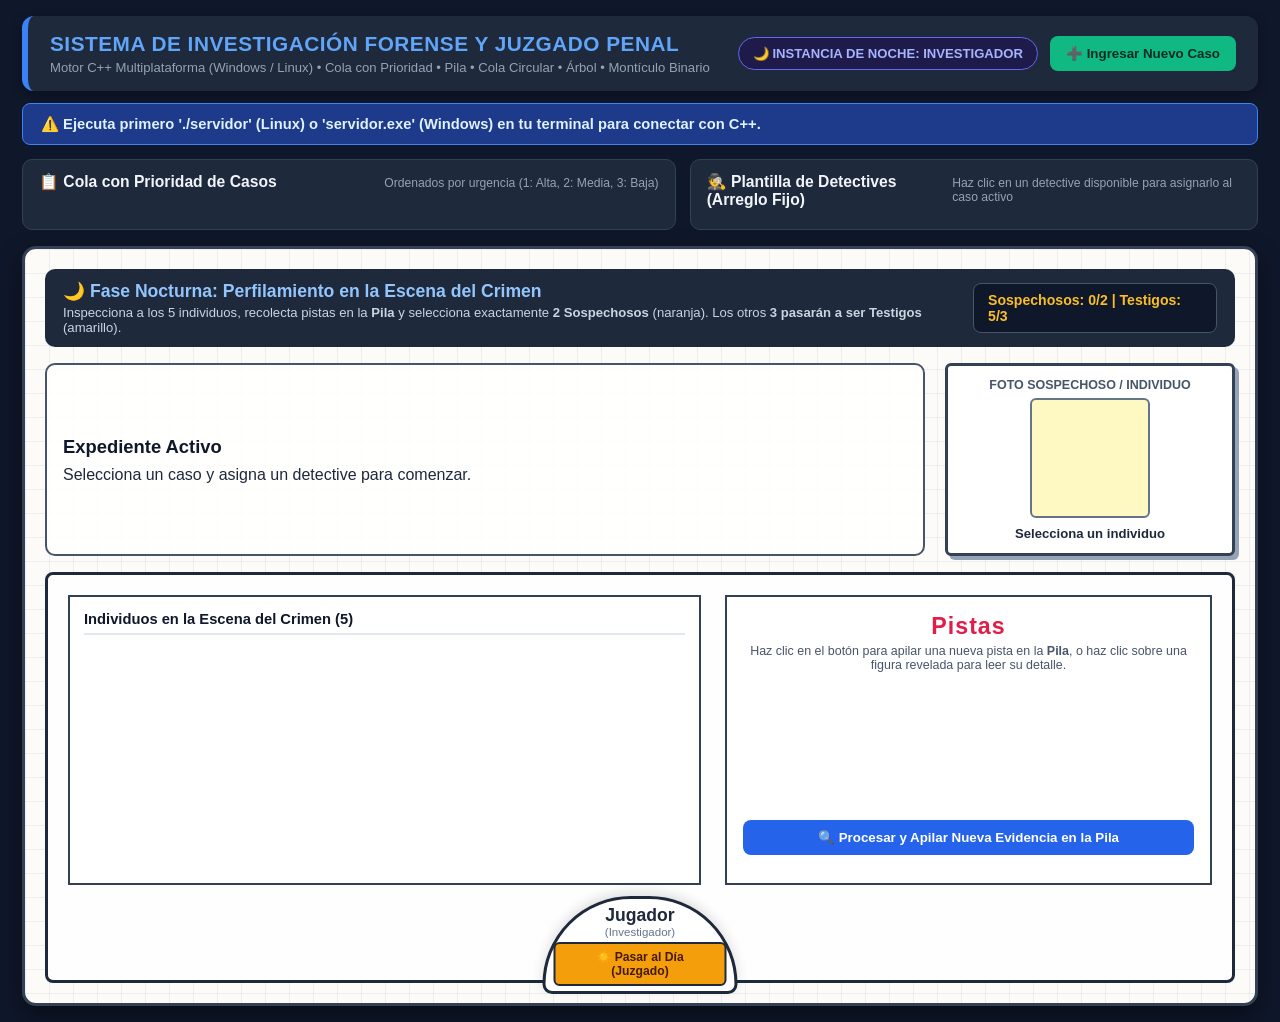
==== index.html @ 19571987 "Add files via upload" ====
<!DOCTYPE html>
<html lang="es">

<head>
    <meta charset="UTF-8">
    <meta name="viewport" content="width=device-width, initial-scale=1.0">
    <title>Sistema de Investigación Forense y Juzgado Penal - Entrega 2</title>
    <link rel="stylesheet" href="styles.css">
</head>

<body>
    <!-- ENCABEZADO Y MENU PRINCIPAL -->
    <header class="top-header">
        <div class="titulo-central">
            <h1>SISTEMA DE INVESTIGACIÓN FORENSE Y JUZGADO PENAL</h1>
            <p>Motor C++ Multiplataforma (Windows / Linux) • Cola con Prioridad • Pila • Cola Circular • Árbol • Montículo Binario</p>
        </div>
        <div class="acciones-header">
            <span id="badge-instancia" class="badge-instancia modo-noche">🌙 INSTANCIA DE NOCHE: INVESTIGADOR</span>
            <button onclick="abrirModalCrearCaso()" class="btn-menu-caso">➕ Ingresar Nuevo Caso</button>
        </div>
    </header>

    <!-- BANNER DE ESTADO -->
    <div id="banner-mensaje" class="banner">Conectando con el servidor C++ en http://localhost:8080...</div>

    <!-- BARRA SUPERIOR DE GESTIÓN: COLA CON PRIORIDAD Y PLANTILLA DE DETECTIVES -->
    <section class="barra-estructuras">
        <div class="panel-compacto">
            <div class="cabecera-panel">
                <h2>📋 Cola con Prioridad de Casos</h2>
                <span class="sub">Ordenados por urgencia (1: Alta, 2: Media, 3: Baja)</span>
            </div>
            <div id="lista-casos" class="ira-casos"></div>
        </div>

        <div class="panel-compacto">
            <div class="cabecera-panel">
                <h2>🕵️ Plantilla de Detectives (Arreglo Fijo)</h2>
                <span class="sub">Haz clic en un detective disponible para asignarlo al caso activo</span>
            </div>
            <div id="lista-detectives" class="ira-detectives"></div>
        </div>
    </section>

    <!-- =====================================================================
         INSTANCIA 1: MESA DE NOCHE (ROL DE INVESTIGADOR - BOCETO DERECHO)
         ===================================================================== -->
    <main id="vista-noche" class="escenario-juego">
        <div class="cabecera-escenario">
            <div>
                <h2>🌙 Fase Nocturna: Perfilamiento en la Escena del Crimen</h2>
                <p>Inspecciona a los 5 individuos, recolecta pistas en la <b>Pila</b> y selecciona exactamente <b>2 Sospechosos</b> (naranja). Los otros <b>3 pasarán a ser Testigos</b> (amarillo).</p>
            </div>
            <div class="contador-roles" id="contador-seleccion-noche">
                Sospechosos: 0/2 | Testigos: 5/3
            </div>
        </div>

        <!-- Marco Superior Derecho: Foto del Sospechoso Inspeccionado -->
        <div class="fila-superior-noche">
            <div class="resumen-caso-noche" id="info-expediente-noche">
                <h3>Expediente Activo</h3>
                <p>Selecciona un caso y asigna un detective para comenzar.</p>
            </div>

            <div class="marco-foto-sospechoso">
                <div class="etiqueta-boceto">Foto Sospechoso / Individuo</div>
                <div class="contenedor-retrato" id="retrato-inspeccionado">
                    <!-- Se renderiza el sprite o silueta aqui -->
                </div>
                <div class="datos-inspeccionado" id="datos-inspeccionado">
                    <strong>Selecciona un individuo</strong>
                </div>
            </div>
        </div>

        <!-- Tablero Principal de la Noche (5 Individuos con Contexto + Pistas Geométricas + Jugador) -->
        <div class="tablero-mesa-noche">
            <!-- Recuadro Izquierdo: Los 5 Individuos y su Contexto -->
            <div class="caja-contextos-noche">
                <div class="titulo-caja-interna">Individuos en la Escena del Crimen (5)</div>
                <div id="lista-individuos-noche" class="lista-individuos-boceto">
                    <!-- 5 filas con icono amarillo/naranja + flecha azul + contexto + boton -->
                </div>
            </div>

            <!-- Recuadro Derecho: Pistas (Pila) con figuras geometricas del boceto -->
            <div class="caja-pistas-noche">
                <h3 class="titulo-pistas-boceto">Pistas</h3>
                <p class="sub-centrado">Haz clic en el botón para apilar una nueva pista en la <b>Pila</b>, o haz clic sobre una figura revelada para leer su detalle.</p>

                <div class="figuras-pistas-boceto" id="figuras-pistas">
                    <!-- Rectangulo, Rombo, Cuadrado, Reporte -->
                </div>

                <button onclick="solicitarEvidencia()" class="btn-recolectar-pila">
                    🔍 Procesar y Apilar Nueva Evidencia en la Pila
                </button>

                <div id="pila-evidencias" class="pila-historial-box"></div>
            </div>

            <!-- Circulo Inferior: Jugador (Investigador) y Boton de Transicion al Dia -->
            <div class="circulo-jugador-contenedor">
                <div class="circulo-jugador">
                    <span>Jugador</span>
                    <small>(Investigador)</small>
                    <button onclick="pasarAlDia()" class="btn-pasar-dia">
                        ☀️ Pasar al Día (Juzgado)
                    </button>
                </div>
            </div>
        </div>
    </main>

    <!-- =====================================================================
         INSTANCIA 2: SALA DE JUZGADO EN EL DÍA (ROL DE JUEZ - BOCETO IZQUIERDO)
         ===================================================================== -->
    <main id="vista-dia" class="escenario-juego oculto">
        <div class="cabecera-escenario cabecera-dia">
            <div>
                <h2>☀️ Fase Diurna: Audiencia en el Juzgado Penal (Rol: Juez)</h2>
                <p>Orden de la <b>Cola Circular</b>: Primero <b>[1] Contexto de Testigos</b>, luego <b>[2] Evidencias de cada Abogado</b> y finalmente <b>[3] Acusación de cada Sospechoso</b>. Haz clic en cada carta para consultar el <b>Árbol</b> e insertarla en el <b>Montículo Binario</b>.</p>
            </div>
            <div class="indicador-turno-circular" id="indicador-turno-dia">
                Turno actual: Etapa 1
            </div>
        </div>

        <!-- Estrado de Personajes (Sprites con animacion de dar un paso al frente) -->
        <div class="estrado-personajes-dia">
            <!-- Grupo 1: Sospechoso A (Naranja) y Abogado A (Azul) -->
            <div class="grupo-estrado" id="estrado-grupo-a">
                <div class="personaje-sprite color-naranja" id="sprite-sospechoso-a">
                    <div class="figura-humana">
                        <div class="cabeza-humana"></div>
                        <div class="cuerpo-humano"></div>
                    </div>
                    <span class="nombre-sprite" id="lbl-sosp-a">Sospechoso A</span>
                    <small class="rol-sprite">Acusado (3)</small>
                </div>
                <div class="personaje-sprite color-azul" id="sprite-abogado-a">
                    <div class="figura-humana">
                        <div class="cabeza-humana"></div>
                        <div class="cuerpo-humano"></div>
                    </div>
                    <span class="nombre-sprite" id="lbl-abog-a">Abogado A</span>
                    <small class="rol-sprite">Defensa (2)</small>
                </div>
            </div>

            <!-- Grupo Central: Los 3 Testigos (Amarillo) -->
            <div class="grupo-estrado grupo-testigos-centro" id="sprite-testigos">
                <div class="trio-testigos">
                    <div class="figura-humana mini-testigo">
                        <div class="cabeza-humana"></div>
                        <div class="cuerpo-humano"></div>
                    </div>
                    <div class="figura-humana mini-testigo">
                        <div class="cabeza-humana"></div>
                        <div class="cuerpo-humano"></div>
                    </div>
                    <div class="figura-humana mini-testigo">
                        <div class="cabeza-humana"></div>
                        <div class="cuerpo-humano"></div>
                    </div>
                </div>
                <span class="nombre-sprite">Panel de 3 Testigos (1)</span>
                <small class="rol-sprite" id="lbl-nombres-testigos">Testigos de la escena</small>
            </div>

            <!-- Grupo 2: Abogado B (Rosado) y Sospechoso B (Naranja) -->
            <div class="grupo-estrado" id="estrado-grupo-b">
                <div class="personaje-sprite color-rosado" id="sprite-abogado-b">
                    <div class="figura-humana">
                        <div class="cabeza-humana"></div>
                        <div class="cuerpo-humano"></div>
                    </div>
                    <span class="nombre-sprite" id="lbl-abog-b">Abogado B</span>
                    <small class="rol-sprite">Defensa (2)</small>
                </div>
                <div class="personaje-sprite color-naranja" id="sprite-sospechoso-b">
                    <div class="figura-humana">
                        <div class="cabeza-humana"></div>
                        <div class="cuerpo-humano"></div>
                    </div>
                    <span class="nombre-sprite" id="lbl-sosp-b">Sospechoso B</span>
                    <small class="rol-sprite">Acusado (3)</small>
                </div>
            </div>
        </div>

        <!-- Mesa del Juzgado con las 8 Cartas Probatorias (3, 2, 2, 1 | 1, 2, 2, 3) -->
        <div class="tablero-mesa-dia">
            <div class="fila-cartas-juzgado" id="contenedor-cartas-mesa">
                <!-- Se renderizan las 8 cartas exactas del boceto 2 -->
            </div>

            <!-- Panel de lectura de la prueba seleccionada al hacer clic -->
            <div class="visor-prueba-activa" id="visor-prueba-dia">
                <h4 id="titulo-prueba-activa">Haz clic sobre una carta disponible en la mesa para examinar su contenido</h4>
                <p id="texto-prueba-activa">La información detallada del nodo del Árbol aparecerá aquí.</p>
            </div>

            <!-- Nota manuscrita del boceto y botones de Veredicto -->
            <div class="zona-veredicto-boceto">
                <p class="nota-roja-boceto">
                    "Después de todas las evidencias se da un veredicto (se escoge un culpable)"
                </p>
                <div class="botones-veredicto">
                    <button id="btn-condenar-a" class="btn-veredicto" onclick="emitirVeredicto('A')">
                        ⚖️ Declarar Culpable a Sospechoso A
                    </button>
                    <button id="btn-condenar-b" class="btn-veredicto" onclick="emitirVeredicto('B')">
                        ⚖️ Declarar Culpable a Sospechoso B
                    </button>
                </div>
            </div>

            <!-- Circulo Inferior: Jugador (Juez) -->
            <div class="circulo-jugador-contenedor">
                <div class="circulo-jugador circulo-juez">
                    <span>Jugador</span>
                    <small>(Juez)</small>
                </div>
            </div>
        </div>

        <!-- Panel del Montículo Binario (Opción B: Ranking automático de pruebas reveladas) -->
        <section class="panel-monticulo">
            <div class="cabecera-panel">
                <h3>🔺 Montículo Binario: Ranking de Pruebas Reveladas por Peso Incriminatorio</h3>
                <span class="sub">Cada vez que haces clic en una carta de la mesa (1, 2 o 3), se inserta en el Montículo Binario y se ordena de mayor a menor peso</span>
            </div>
            <div id="lista-monticulo" class="lista-monticulo-grid"></div>
        </section>
    </main>

    <!-- =====================================================================
         MODAL DE DETALLE DE PRUEBA / ALERTA DE TRANSICIÓN
         ===================================================================== -->
    <div id="modal-info" class="modal-overlay oculto">
        <div class="modal-caja">
            <h3 id="modal-info-titulo">Detalle de Prueba</h3>
            <p id="modal-info-texto"></p>
            <button onclick="cerrarModalInfo()" class="btn-cerrar-modal">Entendido</button>
        </div>
    </div>

    <!-- =====================================================================
         MODAL DEL MENÚ PARA INGRESAR NUEVOS CASOS PERSONALIZADOS
         ===================================================================== -->
    <div id="modal-crear-caso" class="modal-overlay oculto">
        <div class="modal-caja modal-grande">
            <div class="cabecera-modal">
                <h3>➕ Ingresar Nuevo Caso al Sistema (Cola con Prioridad)</h3>
                <button onclick="cerrarModalCrearCaso()" class="btn-x">✖</button>
            </div>
            <p class="sub">Define los datos del expediente, los 5 individuos de la noche (los sprites se mantienen fijos), cuál es el culpable y las 4 pistas de la Pila.</p>

            <form id="form-nuevo-caso" onsubmit="enviarNuevoCaso(event)">
                <div class="grid-form-2">
                    <div>
                        <label>Título / Delito del Caso:</label>
                        <input type="text" id="nc-titulo" required placeholder="Ej. Sabotaje en el Laboratorio Central">
                    </div>
                    <div class="grid-form-2">
                        <div>
                            <label>Prioridad (Urgencia):</label>
                            <select id="nc-prioridad">
                                <option value="1">1 - Alta Urgencia</option>
                                <option value="2">2 - Media Urgencia</option>
                                <option value="3">3 - Baja Urgencia</option>
                            </select>
                        </div>
                        <div>
                            <label>¿Quién es el Culpable Real?:</label>
                            <select id="nc-culpable">
                                <option value="0">Individuo #1</option>
                                <option value="1">Individuo #2</option>
                                <option value="2">Individuo #3</option>
                                <option value="3">Individuo #4</option>
                                <option value="4">Individuo #5</option>
                            </select>
                        </div>
                    </div>
                </div>

                <h4 class="subtitulo-form">👥 Los 5 Individuos en la Escena del Crimen (Noche y Juicio)</h4>
                <div class="contenedor-individuos-form" id="campos-individuos-form">
                    <!-- Generado dinamicamente por JS para los 5 individuos -->
                </div>

                <h4 class="subtitulo-form">🔍 Las 4 Pistas Forenses para la Pila (Noche)</h4>
                <div class="grid-form-2">
                    <input type="text" id="nc-pista0" required placeholder="Pista 1 (Fotografía Forense)">
                    <input type="text" id="nc-pista1" required placeholder="Pista 2 (Objeto en la Escena)">
                    <input type="text" id="nc-pista2" required placeholder="Pista 3 (Reporte de Laboratorio)">
                    <input type="text" id="nc-pista3" required placeholder="Pista 4 (Registro Adicional)">
                </div>

                <div class="botones-form-modal">
                    <button type="button" onclick="cargarPlantillaEjemplo()" class="btn-secundario">⚡ Autocompletar Ejemplo</button>
                    <button type="submit" class="btn-guardar-caso">💾 Guardar e Insertar en Cola con Prioridad</button>
                </div>
            </form>
        </div>
    </div>

    <script src="app.js"></script>
</body>

</html>
---- styles.css ----
* {
    box-sizing: border-box;
    margin: 0;
    padding: 0;
    font-family: 'Segoe UI', Tahoma, Geneva, Verdana, sans-serif;
}

body {
    background: #0f172a;
    color: #f8fafc;
    padding: 16px 22px;
    min-height: 100vh;
}

.oculto {
    display: none !important;
}

/* ENCABEZADO SUPERIOR */
.top-header {
    display: flex;
    justify-content: space-between;
    align-items: center;
    background: #1e293b;
    padding: 16px 22px;
    border-radius: 12px;
    border-left: 6px solid #3b82f6;
    margin-bottom: 12px;
    box-shadow: 0 4px 12px rgba(0, 0, 0, 0.3);
}

.titulo-central h1 {
    font-size: 1.3rem;
    color: #60a5fa;
    letter-spacing: 0.5px;
}

.titulo-central p {
    font-size: 0.82rem;
    color: #94a3b8;
    margin-top: 4px;
}

.acciones-header {
    display: flex;
    align-items: center;
    gap: 12px;
}

.badge-instancia {
    padding: 8px 14px;
    border-radius: 999px;
    font-size: 0.82rem;
    font-weight: 700;
}

.modo-noche {
    background: #1e1b4b;
    color: #a5b4fc;
    border: 1px solid #6366f1;
}

.modo-dia {
    background: #422006;
    color: #fde047;
    border: 1px solid #eab308;
}

.btn-menu-caso {
    padding: 10px 16px;
    background: #10b981;
    color: #022c22;
    border: none;
    border-radius: 8px;
    font-weight: 800;
    cursor: pointer;
    transition: 0.2s;
}

.btn-menu-caso:hover {
    background: #059669;
    color: white;
    transform: translateY(-2px);
}

/* BANNER DE MENSAJES */
.banner {
    background: #1e3a8a;
    color: #e0f2fe;
    padding: 11px 18px;
    border-radius: 8px;
    margin-bottom: 14px;
    font-weight: 600;
    border: 1px solid #3b82f6;
    font-size: 0.92rem;
}

/* BARRA COMPACTA: COLA CON PRIORIDAD Y DETECTIVES */
.barra-estructuras {
    display: grid;
    grid-template-columns: 1.15fr 1fr;
    gap: 14px;
    margin-bottom: 16px;
}

.panel-compacto {
    background: #1e293b;
    padding: 12px 16px;
    border-radius: 10px;
    border: 1px solid #334155;
}

.cabecera-panel {
    display: flex;
    justify-content: space-between;
    align-items: baseline;
    margin-bottom: 8px;
}

.cabecera-panel h2, .cabecera-panel h3 {
    font-size: 0.98rem;
    color: #f1f5f9;
}

.sub {
    font-size: 0.76rem;
    color: #94a3b8;
}

.ira-casos {
    display: flex;
    gap: 10px;
    overflow-x: auto;
    padding-bottom: 4px;
}

.card-caso {
    min-width: 220px;
    background: #0f172a;
    padding: 9px 12px;
    border-radius: 8px;
    border-left: 4px solid #64748b;
    font-size: 0.82rem;
}

.card-caso.activo {
    border-left-color: #ef4444;
    background: #172554;
}

.badge {
    padding: 2px 6px;
    border-radius: 4px;
    font-size: 0.7rem;
    font-weight: bold;
}

.prio-1 { background: #dc2626; color: white; }
.prio-2 { background: #d97706; color: white; }
.prio-3 { background: #2563eb; color: white; }

.ira-detectives {
    display: grid;
    grid-template-columns: repeat(4, 1fr);
    gap: 8px;
}

.card-det {
    background: #0f172a;
    padding: 8px 10px;
    border-radius: 8px;
    border: 1px solid #334155;
    cursor: pointer;
    transition: 0.2s;
    font-size: 0.8rem;
}

.card-det:hover {
    border-color: #3b82f6;
    transform: translateY(-2px);
}

/* ============================================================================
   ESCENARIO GENERAL Y BOCETO 1: INSTANCIA DE NOCHE (INVESTIGADOR)
   ============================================================================ */
.escenario-juego {
    background: #fdfbf7;
    color: #1e293b;
    border-radius: 14px;
    padding: 20px;
    border: 3px solid #334155;
    background-image:
        linear-gradient(to right, rgba(203, 213, 225, 0.35) 1px, transparent 1px),
        linear-gradient(to bottom, rgba(203, 213, 225, 0.35) 1px, transparent 1px);
    background-size: 24px 24px;
    box-shadow: 0 10px 25px rgba(0, 0, 0, 0.45);
}

.cabecera-escenario {
    display: flex;
    justify-content: space-between;
    align-items: center;
    background: #1e293b;
    color: #f8fafc;
    padding: 12px 18px;
    border-radius: 10px;
    margin-bottom: 16px;
}

.cabecera-escenario h2 {
    font-size: 1.1rem;
    color: #93c5fd;
}

.cabecera-escenario p {
    font-size: 0.82rem;
    color: #cbd5e1;
    margin-top: 3px;
}

.contador-roles {
    background: #0f172a;
    color: #fbbf24;
    padding: 8px 14px;
    border-radius: 8px;
    font-weight: 700;
    font-size: 0.88rem;
    border: 1px solid #475569;
}

/* Fila superior noche: Info del caso + Marco Foto Sospechoso (arriba a la derecha como en el boceto) */
.fila-superior-noche {
    display: grid;
    grid-template-columns: 1fr 290px;
    gap: 20px;
    margin-bottom: 16px;
    align-items: stretch;
}

.resumen-caso-noche {
    background: rgba(255, 255, 255, 0.9);
    border: 2px solid #475569;
    border-radius: 10px;
    padding: 16px;
    display: flex;
    flex-direction: column;
    justify-content: center;
}

.resumen-caso-noche h3 {
    color: #0f172a;
    margin-bottom: 8px;
    font-size: 1.15rem;
}

.marco-foto-sospechoso {
    background: #ffffff;
    border: 3px solid #334155;
    padding: 12px;
    border-radius: 6px;
    text-align: center;
    box-shadow: 4px 4px 0px #94a3b8;
    position: relative;
}

.etiqueta-boceto {
    font-size: 0.78rem;
    font-weight: 700;
    color: #475569;
    text-transform: uppercase;
    margin-bottom: 6px;
}

.contenedor-retrato {
    width: 120px;
    height: 120px;
    margin: 0 auto 8px auto;
    border: 2px solid #64748b;
    background: #fef9c3;
    display: flex;
    align-items: center;
    justify-content: center;
    border-radius: 6px;
    overflow: hidden;
}

.datos-inspeccionado {
    font-size: 0.82rem;
    color: #1e293b;
}

/* Tablero Mesa Noche (Boceto 1) */
.tablero-mesa-noche {
    border: 3px solid #1e293b;
    background: rgba(255, 255, 255, 0.88);
    padding: 20px;
    border-radius: 8px;
    display: grid;
    grid-template-columns: 1.3fr 1fr;
    gap: 24px;
    position: relative;
    padding-bottom: 95px;
}

.caja-contextos-noche {
    border: 2px solid #334155;
    padding: 14px;
    background: #ffffff;
}

.titulo-caja-interna {
    font-weight: 800;
    font-size: 0.92rem;
    margin-bottom: 10px;
    color: #0f172a;
    border-bottom: 2px solid #e2e8f0;
    padding-bottom: 6px;
}

.lista-individuos-boceto {
    display: flex;
    flex-direction: column;
    gap: 10px;
}

.fila-individuo-boceto {
    display: grid;
    grid-template-columns: 28px 46px 1fr auto;
    align-items: center;
    gap: 10px;
    padding: 8px 10px;
    border-radius: 8px;
    border: 2px solid #e2e8f0;
    cursor: pointer;
    transition: 0.2s;
    background: #f8fafc;
}

.fila-individuo-boceto:hover {
    border-color: #3b82f6;
}

.fila-individuo-boceto.inspeccionado {
    border-color: #2563eb;
    background: #eff6ff;
}

.flecha-azul {
    color: #2563eb;
    font-weight: 900;
    font-size: 1.3rem;
    text-align: center;
}

/* Icono estilo boceto (Amarillo = Testigo, Naranja = Sospechoso) */
.icono-peon {
    width: 40px;
    height: 46px;
    border-radius: 6px;
    display: flex;
    flex-direction: column;
    align-items: center;
    justify-content: center;
    border: 1px solid rgba(0,0,0,0.2);
}

.peon-testigo {
    background: #fef08a; /* Amarillo del boceto */
}

.peon-sospechoso {
    background: #fdba74; /* Naranja del boceto */
}

.peon-cabeza {
    width: 14px;
    height: 14px;
    border: 2px solid #1e293b;
    border-radius: 50%;
}

.peon-cuerpo {
    width: 20px;
    height: 16px;
    border: 2px solid #1e293b;
    border-bottom: none;
    border-radius: 10px 10px 0 0;
    margin-top: 2px;
}

.texto-contexto-ind strong {
    font-size: 0.9rem;
    color: #0f172a;
}

.texto-contexto-ind p {
    font-size: 0.8rem;
    color: #334155;
    margin-top: 2px;
}

.btn-rol-noche {
    padding: 6px 10px;
    border-radius: 6px;
    font-size: 0.76rem;
    font-weight: 700;
    cursor: pointer;
    border: 2px solid #1e293b;
    transition: 0.15s;
}

.btn-rol-noche.es-testigo {
    background: #fef08a;
    color: #713f12;
}

.btn-rol-noche.es-sospechoso {
    background: #fb923c;
    color: #431407;
}

/* Caja Derecha: Pistas (Boceto 1) */
.caja-pistas-noche {
    border: 2px solid #334155;
    padding: 16px;
    background: #ffffff;
    display: flex;
    flex-direction: column;
    align-items: center;
}

.titulo-pistas-boceto {
    color: #e11d48;
    font-size: 1.45rem;
    font-weight: 800;
    letter-spacing: 1px;
    margin-bottom: 4px;
}

.sub-centrado {
    font-size: 0.78rem;
    color: #475569;
    text-align: center;
    margin-bottom: 14px;
}

.figuras-pistas-boceto {
    display: flex;
    justify-content: space-around;
    align-items: center;
    width: 100%;
    min-height: 120px;
    margin-bottom: 14px;
    padding: 10px;
}

.figura-pista {
    border: 2px solid #1e293b;
    background: #f1f5f9;
    display: flex;
    align-items: center;
    justify-content: center;
    text-align: center;
    font-size: 0.72rem;
    font-weight: 700;
    color: #64748b;
    cursor: not-allowed;
    transition: 0.25s;
    padding: 6px;
}

.figura-pista.revelada {
    background: #bbf7d0;
    border-color: #15803d;
    color: #064e3b;
    cursor: pointer;
    box-shadow: 0 4px 10px rgba(22, 163, 74, 0.25);
}

.figura-pista.revelada:hover {
    transform: scale(1.08);
}

.forma-rectangulo {
    width: 58px;
    height: 96px;
}

.forma-rombo {
    width: 74px;
    height: 74px;
    transform: rotate(45deg);
}

.forma-rombo span {
    transform: rotate(-45deg);
    display: block;
}

.forma-rombo.revelada:hover {
    transform: rotate(45deg) scale(1.08);
}

.forma-cuadrado {
    width: 76px;
    height: 76px;
}

.btn-recolectar-pila {
    width: 100%;
    padding: 10px;
    background: #2563eb;
    color: white;
    border: none;
    border-radius: 8px;
    font-weight: 700;
    cursor: pointer;
    margin-bottom: 12px;
}

.btn-recolectar-pila:hover {
    background: #1d4ed8;
}

.pila-historial-box {
    width: 100%;
    display: flex;
    flex-direction: column;
    gap: 6px;
    max-height: 150px;
    overflow-y: auto;
}

.nodo-pila-noche {
    background: #ecfdf5;
    border-left: 4px solid #10b981;
    color: #065f46;
    padding: 8px 10px;
    border-radius: 6px;
    font-size: 0.8rem;
    cursor: pointer;
}

/* Circulo Jugador (Abajo al centro como en ambos bocetos) */
.circulo-jugador-contenedor {
    position: absolute;
    bottom: -14px;
    left: 50%;
    transform: translateX(-50%);
    z-index: 5;
}

.circulo-jugador {
    width: 195px;
    height: 98px;
    background: #ffffff;
    border: 3px solid #1e293b;
    border-radius: 110px 110px 12px 12px;
    display: flex;
    flex-direction: column;
    align-items: center;
    justify-content: center;
    box-shadow: 0 -4px 12px rgba(0, 0, 0, 0.12);
    padding: 8px;
}

.circulo-jugador span {
    font-size: 1.1rem;
    font-weight: 800;
    color: #1e293b;
}

.circulo-jugador small {
    font-size: 0.72rem;
    color: #64748b;
    margin-bottom: 4px;
}

.btn-pasar-dia {
    padding: 6px 12px;
    background: #f59e0b;
    color: #451a03;
    border: 2px solid #1e293b;
    border-radius: 6px;
    font-weight: 800;
    font-size: 0.76rem;
    cursor: pointer;
    transition: 0.2s;
}

.btn-pasar-dia:hover {
    background: #eab308;
    transform: scale(1.05);
}

/* ============================================================================
   BOCETO 2: INSTANCIA DE DÍA (JUZGADO PENAL - JUEZ)
   ============================================================================ */
.cabecera-dia {
    background: #422006;
    border-left: 6px solid #facc15;
}

.cabecera-dia h2 {
    color: #fde047;
}

.indicador-turno-circular {
    background: #fef08a;
    color: #422006;
    padding: 8px 14px;
    border-radius: 8px;
    font-weight: 800;
    font-size: 0.84rem;
    border: 2px solid #ca8a04;
}

/* Estrado de Personajes con Animacion de Movimiento al Frente */
.estrado-personajes-dia {
    display: flex;
    justify-content: space-between;
    align-items: flex-end;
    padding: 12px 30px 26px 30px;
    min-height: 165px;
}

.grupo-estrado {
    display: flex;
    gap: 18px;
    align-items: flex-end;
}

.personaje-sprite, .grupo-testigos-centro {
    padding: 10px 14px;
    border-radius: 12px;
    display: flex;
    flex-direction: column;
    align-items: center;
    transition: transform 0.4s cubic-bezier(0.34, 1.56, 0.64, 1), box-shadow 0.3s ease;
    border: 2px solid rgba(30, 41, 59, 0.35);
    position: relative;
}

/* Colores exactos del Boceto 2 */
.color-naranja {
    background: #fdba74; /* Sospechosos */
}

.color-azul {
    background: #93c5fd; /* Abogado A */
}

.color-rosado {
    background: #f9a8d4; /* Abogado B */
}

.grupo-testigos-centro {
    background: #fef08a; /* Testigos */
    flex-direction: column;
}

.trio-testigos {
    display: flex;
    gap: 8px;
}

/* Animacion de dar un paso al frente cuando el personaje habla */
.personaje-al-frente {
    transform: translateY(22px) scale(1.13);
    box-shadow: 0 12px 24px rgba(0, 0, 0, 0.35);
    border: 3px solid #dc2626 !important;
    z-index: 10;
}

.personaje-al-frente::after {
    content: "🗣️ AL FRENTE";
    position: absolute;
    top: -12px;
    background: #dc2626;
    color: white;
    font-size: 0.65rem;
    font-weight: 900;
    padding: 2px 7px;
    border-radius: 99px;
}

.figura-humana {
    display: flex;
    flex-direction: column;
    align-items: center;
    margin-bottom: 6px;
}

.cabeza-humana {
    width: 28px;
    height: 28px;
    border: 3px solid #1e293b;
    border-radius: 50%;
}

.cuerpo-humano {
    width: 38px;
    height: 34px;
    border: 3px solid #1e293b;
    border-bottom: none;
    border-radius: 18px 18px 0 0;
    margin-top: 2px;
}

.mini-testigo .cabeza-humana { width: 20px; height: 20px; }
.mini-testigo .cuerpo-humano { width: 26px; height: 24px; }

.nombre-sprite {
    font-size: 0.82rem;
    font-weight: 800;
    color: #0f172a;
}

.rol-sprite {
    font-size: 0.72rem;
    color: #334155;
    font-weight: 600;
}

/* Mesa del Juzgado y las 8 Cartas Probatorias (3, 2, 2, 1 | 1, 2, 2, 3) */
.tablero-mesa-dia {
    border: 3px solid #1e293b;
    background: rgba(255, 255, 255, 0.92);
    padding: 22px 18px 95px 18px;
    border-radius: 8px;
    position: relative;
}

.fila-cartas-juzgado {
    display: grid;
    grid-template-columns: repeat(8, 1fr);
    gap: 10px;
    margin-bottom: 18px;
}

.carta-juicio {
    min-height: 155px;
    border: 2px solid #1e293b;
    padding: 10px 8px;
    display: flex;
    flex-direction: column;
    justify-content: space-between;
    text-align: center;
    cursor: pointer;
    transition: 0.25s;
    position: relative;
    border-radius: 4px;
}

.carta-juicio:hover {
    transform: translateY(-6px);
    box-shadow: 0 8px 16px rgba(0, 0, 0, 0.2);
}

.carta-juicio.bloqueada {
    opacity: 0.55;
    filter: grayscale(35%);
}

.carta-juicio.revelada {
    outline: 3px solid #16a34a;
}

.carta-color-naranja { background: #fdba74; color: #431407; }
.carta-color-azul { background: #93c5fd; color: #1e3a8a; }
.carta-color-amarillo { background: #fef08a; color: #713f12; }
.carta-color-rosado { background: #fbcfe8; color: #831843; }

.texto-superior-carta {
    font-size: 0.75rem;
    font-weight: 700;
    line-height: 1.25;
}

.numero-grande-carta {
    font-size: 2.1rem;
    font-weight: 900;
    color: #2563eb;
    margin: 6px 0;
}

.estado-carta-tag {
    font-size: 0.68rem;
    font-weight: 800;
    padding: 2px 6px;
    border-radius: 4px;
    background: rgba(255, 255, 255, 0.75);
    color: #0f172a;
}

/* Visor de la prueba activa al darle clic */
.visor-prueba-activa {
    background: #eff6ff;
    border: 2px solid #3b82f6;
    border-radius: 8px;
    padding: 12px 16px;
    margin-bottom: 14px;
}

.visor-prueba-activa h4 {
    color: #1e3a8a;
    font-size: 0.95rem;
    margin-bottom: 4px;
}

.visor-prueba-activa p {
    color: #1e293b;
    font-size: 0.88rem;
}

/* Nota Roja Manuscrita del Boceto y Botones de Veredicto */
.zona-veredicto-boceto {
    text-align: center;
    margin-top: 8px;
}

.nota-roja-boceto {
    color: #e11d48;
    font-weight: 800;
    font-style: italic;
    font-size: 0.95rem;
    margin-bottom: 10px;
}

.botones-veredicto {
    display: flex;
    justify-content: center;
    gap: 20px;
}

.btn-veredicto {
    padding: 10px 20px;
    background: #e11d48;
    color: white;
    border: 2px solid #1e293b;
    border-radius: 8px;
    font-weight: 800;
    cursor: pointer;
    transition: 0.2s;
}

.btn-veredicto:hover {
    background: #be123c;
    transform: scale(1.04);
}

/* Panel del Montículo Binario (Opción B) */
.panel-monticulo {
    margin-top: 18px;
    background: #1e293b;
    color: #f8fafc;
    padding: 14px 18px;
    border-radius: 10px;
}

.lista-monticulo-grid {
    display: grid;
    grid-template-columns: repeat(auto-fill, minmax(260px, 1fr));
    gap: 10px;
    margin-top: 10px;
}

.nodo-monticulo {
    background: #0f172a;
    border-left: 5px solid #f59e0b;
    padding: 10px 12px;
    border-radius: 8px;
    font-size: 0.8rem;
}

.nodo-monticulo.raiz-heap {
    border-left-color: #ef4444;
    background: #172554;
}

/* MODALES */
.modal-overlay {
    position: fixed;
    inset: 0;
    background: rgba(15, 23, 42, 0.82);
    display: flex;
    align-items: center;
    justify-content: center;
    z-index: 100;
    padding: 20px;
}

.modal-caja {
    background: #1e293b;
    color: #f8fafc;
    border: 2px solid #475569;
    border-radius: 12px;
    padding: 22px;
    max-width: 520px;
    width: 100%;
    box-shadow: 0 20px 40px rgba(0, 0, 0, 0.6);
}

.modal-grande {
    max-width: 860px;
    max-height: 90vh;
    overflow-y: auto;
}

.cabecera-modal {
    display: flex;
    justify-content: space-between;
    align-items: center;
    margin-bottom: 8px;
}

.btn-x {
    background: transparent;
    color: #94a3b8;
    border: none;
    font-size: 1.2rem;
    cursor: pointer;
}

.btn-cerrar-modal {
    margin-top: 16px;
    width: 100%;
    padding: 10px;
    background: #3b82f6;
    color: white;
    border: none;
    border-radius: 8px;
    font-weight: 700;
    cursor: pointer;
}

/* FORMULARIO DE NUEVO CASO */
.grid-form-2 {
    display: grid;
    grid-template-columns: 1fr 1fr;
    gap: 10px;
    margin-top: 8px;
}

.subtitulo-form {
    margin: 14px 0 6px 0;
    color: #60a5fa;
    font-size: 0.92rem;
}

.fila-form-individuo {
    background: #0f172a;
    padding: 10px;
    border-radius: 8px;
    border: 1px solid #334155;
    margin-bottom: 8px;
}

input, select {
    width: 100%;
    padding: 8px 10px;
    border-radius: 6px;
    border: 1px solid #475569;
    background: #0f172a;
    color: #f8fafc;
    font-size: 0.82rem;
    margin-top: 4px;
}

.botones-form-modal {
    display: flex;
    justify-content: flex-end;
    gap: 12px;
    margin-top: 16px;
}

.btn-secundario {
    padding: 10px 16px;
    background: #475569;
    color: white;
    border: none;
    border-radius: 8px;
    font-weight: 700;
    cursor: pointer;
}

.btn-guardar-caso {
    padding: 10px 18px;
    background: #10b981;
    color: #022c22;
    border: none;
    border-radius: 8px;
    font-weight: 800;
    cursor: pointer;
}
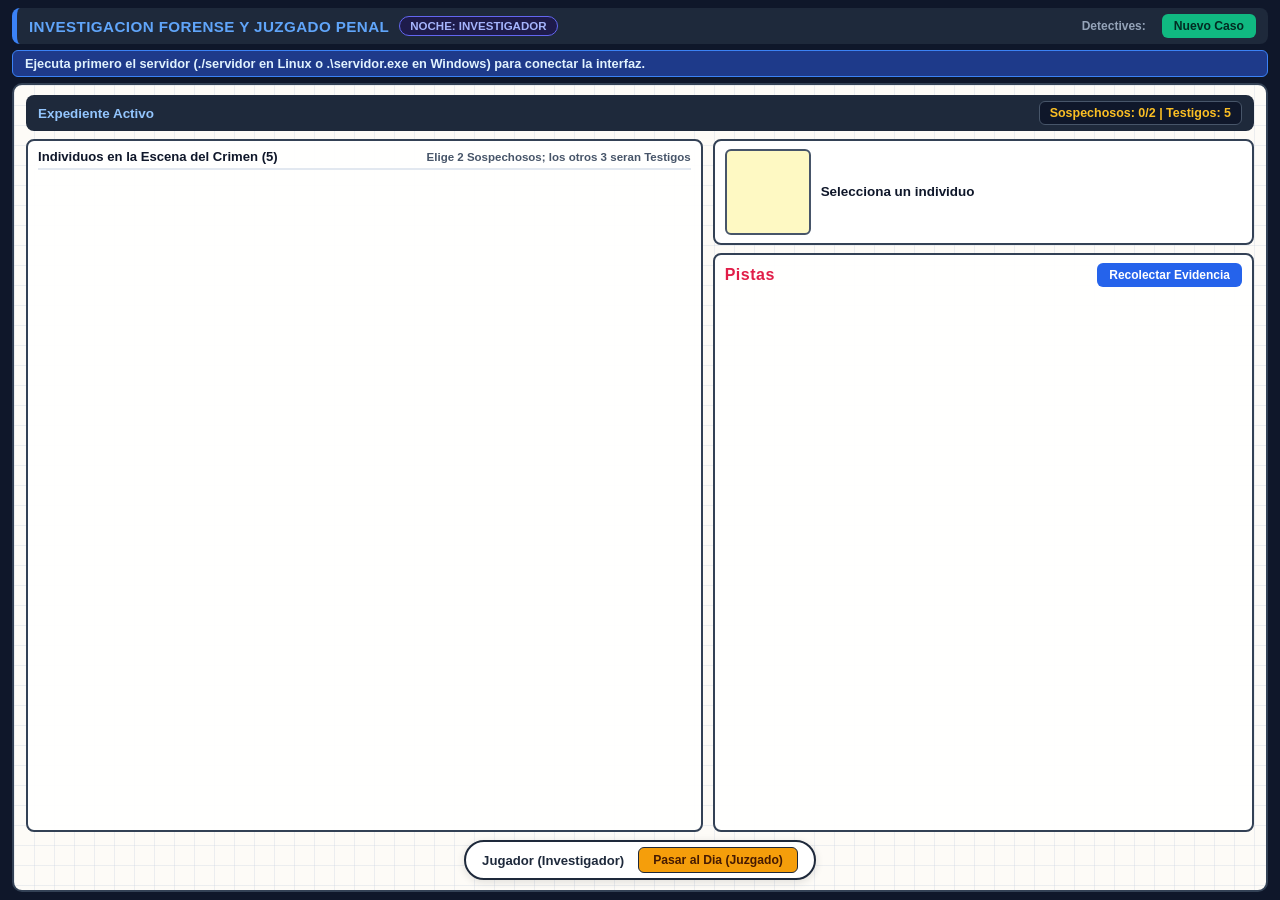
==== commit 36a3eab4: "Add files via upload" ====
--- a/index.html
+++ b/index.html
@@ -4,270 +4,198 @@
 <head>
     <meta charset="UTF-8">
     <meta name="viewport" content="width=device-width, initial-scale=1.0">
-    <title>Sistema de Investigación Forense y Juzgado Penal - Entrega 2</title>
+    <title>Investigacion Forense y Juzgado Penal</title>
     <link rel="stylesheet" href="styles.css">
 </head>
 
 <body>
-    <!-- ENCABEZADO Y MENU PRINCIPAL -->
+    <!-- ENCABEZADO COMPACTO -->
     <header class="top-header">
         <div class="titulo-central">
-            <h1>SISTEMA DE INVESTIGACIÓN FORENSE Y JUZGADO PENAL</h1>
-            <p>Motor C++ Multiplataforma (Windows / Linux) • Cola con Prioridad • Pila • Cola Circular • Árbol • Montículo Binario</p>
+            <h1>INVESTIGACION FORENSE Y JUZGADO PENAL</h1>
+            <span id="badge-instancia" class="badge-instancia modo-noche">NOCHE: INVESTIGADOR</span>
         </div>
         <div class="acciones-header">
-            <span id="badge-instancia" class="badge-instancia modo-noche">🌙 INSTANCIA DE NOCHE: INVESTIGADOR</span>
-            <button onclick="abrirModalCrearCaso()" class="btn-menu-caso">➕ Ingresar Nuevo Caso</button>
+            <div class="detectives-inline">
+                <span class="label-det">Detectives:</span>
+                <div id="lista-detectives" class="ira-detectives"></div>
+            </div>
+            <button onclick="abrirModalCrearCaso()" class="btn-menu-caso">Nuevo Caso</button>
         </div>
     </header>
 
-    <!-- BANNER DE ESTADO -->
-    <div id="banner-mensaje" class="banner">Conectando con el servidor C++ en http://localhost:8080...</div>
-
-    <!-- BARRA SUPERIOR DE GESTIÓN: COLA CON PRIORIDAD Y PLANTILLA DE DETECTIVES -->
-    <section class="barra-estructuras">
-        <div class="panel-compacto">
-            <div class="cabecera-panel">
-                <h2>📋 Cola con Prioridad de Casos</h2>
-                <span class="sub">Ordenados por urgencia (1: Alta, 2: Media, 3: Baja)</span>
-            </div>
-            <div id="lista-casos" class="ira-casos"></div>
-        </div>
-
-        <div class="panel-compacto">
-            <div class="cabecera-panel">
-                <h2>🕵️ Plantilla de Detectives (Arreglo Fijo)</h2>
-                <span class="sub">Haz clic en un detective disponible para asignarlo al caso activo</span>
-            </div>
-            <div id="lista-detectives" class="ira-detectives"></div>
-        </div>
-    </section>
+    <!-- BARRA DE ESTADO COMPACTA -->
+    <div id="banner-mensaje" class="banner">Conectando con el servidor en http://localhost:8081...</div>
 
     <!-- =====================================================================
-         INSTANCIA 1: MESA DE NOCHE (ROL DE INVESTIGADOR - BOCETO DERECHO)
+         INSTANCIA 1: NOCHE (ROL DE INVESTIGADOR - SIN SCROLL EN PANTALLA)
          ===================================================================== -->
     <main id="vista-noche" class="escenario-juego">
         <div class="cabecera-escenario">
-            <div>
-                <h2>🌙 Fase Nocturna: Perfilamiento en la Escena del Crimen</h2>
-                <p>Inspecciona a los 5 individuos, recolecta pistas en la <b>Pila</b> y selecciona exactamente <b>2 Sospechosos</b> (naranja). Los otros <b>3 pasarán a ser Testigos</b> (amarillo).</p>
+            <div id="info-expediente-noche" class="info-expediente-linea">
+                <strong>Expediente Activo</strong>
             </div>
             <div class="contador-roles" id="contador-seleccion-noche">
-                Sospechosos: 0/2 | Testigos: 5/3
-            </div>
-        </div>
-
-        <!-- Marco Superior Derecho: Foto del Sospechoso Inspeccionado -->
-        <div class="fila-superior-noche">
-            <div class="resumen-caso-noche" id="info-expediente-noche">
-                <h3>Expediente Activo</h3>
-                <p>Selecciona un caso y asigna un detective para comenzar.</p>
-            </div>
-
-            <div class="marco-foto-sospechoso">
-                <div class="etiqueta-boceto">Foto Sospechoso / Individuo</div>
-                <div class="contenedor-retrato" id="retrato-inspeccionado">
-                    <!-- Se renderiza el sprite o silueta aqui -->
-                </div>
-                <div class="datos-inspeccionado" id="datos-inspeccionado">
-                    <strong>Selecciona un individuo</strong>
-                </div>
-            </div>
-        </div>
-
-        <!-- Tablero Principal de la Noche (5 Individuos con Contexto + Pistas Geométricas + Jugador) -->
-        <div class="tablero-mesa-noche">
-            <!-- Recuadro Izquierdo: Los 5 Individuos y su Contexto -->
-            <div class="caja-contextos-noche">
-                <div class="titulo-caja-interna">Individuos en la Escena del Crimen (5)</div>
-                <div id="lista-individuos-noche" class="lista-individuos-boceto">
-                    <!-- 5 filas con icono amarillo/naranja + flecha azul + contexto + boton -->
-                </div>
-            </div>
-
-            <!-- Recuadro Derecho: Pistas (Pila) con figuras geometricas del boceto -->
-            <div class="caja-pistas-noche">
-                <h3 class="titulo-pistas-boceto">Pistas</h3>
-                <p class="sub-centrado">Haz clic en el botón para apilar una nueva pista en la <b>Pila</b>, o haz clic sobre una figura revelada para leer su detalle.</p>
-
-                <div class="figuras-pistas-boceto" id="figuras-pistas">
-                    <!-- Rectangulo, Rombo, Cuadrado, Reporte -->
-                </div>
-
-                <button onclick="solicitarEvidencia()" class="btn-recolectar-pila">
-                    🔍 Procesar y Apilar Nueva Evidencia en la Pila
+                Sospechosos: 0/2 | Testigos: 5
+            </div>
+        </div>
+
+        <div class="grid-noche-principal">
+            <!-- IZQUIERDA: LOS 5 INDIVIDUOS Y SU CONTEXTO -->
+            <section class="caja-contextos-noche">
+                <div class="titulo-caja-interna">
+                    <span>Individuos en la Escena del Crimen (5)</span>
+                    <small>Elige 2 Sospechosos; los otros 3 seran Testigos</small>
+                </div>
+                <div id="lista-individuos-noche" class="lista-individuos-boceto"></div>
+            </section>
+
+            <!-- DERECHA: ARRIBA FOTO Y PERFIL + ABAJO PISTAS -->
+            <section class="columna-derecha-noche">
+                <div class="marco-foto-sospechoso">
+                    <div class="contenedor-retrato" id="retrato-inspeccionado"></div>
+                    <div class="datos-inspeccionado" id="datos-inspeccionado">
+                        <strong>Selecciona un individuo</strong>
+                    </div>
+                </div>
+
+                <div class="caja-pistas-noche">
+                    <div class="cabecera-pistas">
+                        <h3 class="titulo-pistas-boceto">Pistas</h3>
+                        <button onclick="solicitarEvidencia()" class="btn-recolectar-evidencia">
+                            Recolectar Evidencia
+                        </button>
+                    </div>
+
+                    <div class="figuras-pistas-boceto" id="figuras-pistas"></div>
+                    <div id="lista-evidencias" class="historial-evidencias-box"></div>
+                </div>
+            </section>
+        </div>
+
+        <!-- BARRA INFERIOR: JUGADOR Y TRANSICION AL DIA -->
+        <footer class="barra-jugador-inferior">
+            <div class="capsula-jugador">
+                <span class="etiqueta-jugador">Jugador (Investigador)</span>
+                <button onclick="pasarAlDia()" class="btn-pasar-dia">
+                    Pasar al Dia (Juzgado)
                 </button>
-
-                <div id="pila-evidencias" class="pila-historial-box"></div>
-            </div>
-
-            <!-- Circulo Inferior: Jugador (Investigador) y Boton de Transicion al Dia -->
-            <div class="circulo-jugador-contenedor">
-                <div class="circulo-jugador">
-                    <span>Jugador</span>
-                    <small>(Investigador)</small>
-                    <button onclick="pasarAlDia()" class="btn-pasar-dia">
-                        ☀️ Pasar al Día (Juzgado)
-                    </button>
-                </div>
-            </div>
-        </div>
+            </div>
+        </footer>
     </main>
 
     <!-- =====================================================================
-         INSTANCIA 2: SALA DE JUZGADO EN EL DÍA (ROL DE JUEZ - BOCETO IZQUIERDO)
+         INSTANCIA 2: DIA (JUZGADO PENAL - ROL DE JUEZ - SIN SCROLL EN PANTALLA)
          ===================================================================== -->
     <main id="vista-dia" class="escenario-juego oculto">
         <div class="cabecera-escenario cabecera-dia">
-            <div>
-                <h2>☀️ Fase Diurna: Audiencia en el Juzgado Penal (Rol: Juez)</h2>
-                <p>Orden de la <b>Cola Circular</b>: Primero <b>[1] Contexto de Testigos</b>, luego <b>[2] Evidencias de cada Abogado</b> y finalmente <b>[3] Acusación de cada Sospechoso</b>. Haz clic en cada carta para consultar el <b>Árbol</b> e insertarla en el <b>Montículo Binario</b>.</p>
-            </div>
-            <div class="indicador-turno-circular" id="indicador-turno-dia">
-                Turno actual: Etapa 1
-            </div>
-        </div>
-
-        <!-- Estrado de Personajes (Sprites con animacion de dar un paso al frente) -->
-        <div class="estrado-personajes-dia">
-            <!-- Grupo 1: Sospechoso A (Naranja) y Abogado A (Azul) -->
+            <div class="info-expediente-linea">
+                <strong id="titulo-caso-dia">Audiencia Penal - Juzgado</strong>
+                <span class="sub-inline">Orden: [1] Testigos, [2] Abogados, [3] Acusaciones</span>
+            </div>
+            <div class="indicador-turno-dia" id="indicador-turno-dia">
+                Fase 1: Testimonios de los Testigos
+            </div>
+        </div>
+
+        <!-- ESTRADO DE PERSONAJES CON IMAGENES Y MOVIMIENTO AL FRENTE -->
+        <section class="estrado-personajes-dia">
             <div class="grupo-estrado" id="estrado-grupo-a">
                 <div class="personaje-sprite color-naranja" id="sprite-sospechoso-a">
-                    <div class="figura-humana">
-                        <div class="cabeza-humana"></div>
-                        <div class="cuerpo-humano"></div>
-                    </div>
+                    <div class="avatar-estrado" id="img-sosp-a"></div>
                     <span class="nombre-sprite" id="lbl-sosp-a">Sospechoso A</span>
                     <small class="rol-sprite">Acusado (3)</small>
                 </div>
                 <div class="personaje-sprite color-azul" id="sprite-abogado-a">
-                    <div class="figura-humana">
-                        <div class="cabeza-humana"></div>
-                        <div class="cuerpo-humano"></div>
-                    </div>
+                    <div class="avatar-estrado" id="img-abog-a"></div>
                     <span class="nombre-sprite" id="lbl-abog-a">Abogado A</span>
                     <small class="rol-sprite">Defensa (2)</small>
                 </div>
             </div>
 
-            <!-- Grupo Central: Los 3 Testigos (Amarillo) -->
             <div class="grupo-estrado grupo-testigos-centro" id="sprite-testigos">
-                <div class="trio-testigos">
-                    <div class="figura-humana mini-testigo">
-                        <div class="cabeza-humana"></div>
-                        <div class="cuerpo-humano"></div>
-                    </div>
-                    <div class="figura-humana mini-testigo">
-                        <div class="cabeza-humana"></div>
-                        <div class="cuerpo-humano"></div>
-                    </div>
-                    <div class="figura-humana mini-testigo">
-                        <div class="cabeza-humana"></div>
-                        <div class="cuerpo-humano"></div>
-                    </div>
-                </div>
+                <div class="trio-testigos" id="img-trio-testigos"></div>
                 <span class="nombre-sprite">Panel de 3 Testigos (1)</span>
-                <small class="rol-sprite" id="lbl-nombres-testigos">Testigos de la escena</small>
-            </div>
-
-            <!-- Grupo 2: Abogado B (Rosado) y Sospechoso B (Naranja) -->
+                <small class="rol-sprite" id="lbl-nombres-testigos">Testigos</small>
+            </div>
+
             <div class="grupo-estrado" id="estrado-grupo-b">
                 <div class="personaje-sprite color-rosado" id="sprite-abogado-b">
-                    <div class="figura-humana">
-                        <div class="cabeza-humana"></div>
-                        <div class="cuerpo-humano"></div>
-                    </div>
+                    <div class="avatar-estrado" id="img-abog-b"></div>
                     <span class="nombre-sprite" id="lbl-abog-b">Abogado B</span>
                     <small class="rol-sprite">Defensa (2)</small>
                 </div>
                 <div class="personaje-sprite color-naranja" id="sprite-sospechoso-b">
-                    <div class="figura-humana">
-                        <div class="cabeza-humana"></div>
-                        <div class="cuerpo-humano"></div>
-                    </div>
+                    <div class="avatar-estrado" id="img-sosp-b"></div>
                     <span class="nombre-sprite" id="lbl-sosp-b">Sospechoso B</span>
                     <small class="rol-sprite">Acusado (3)</small>
                 </div>
             </div>
-        </div>
-
-        <!-- Mesa del Juzgado con las 8 Cartas Probatorias (3, 2, 2, 1 | 1, 2, 2, 3) -->
-        <div class="tablero-mesa-dia">
-            <div class="fila-cartas-juzgado" id="contenedor-cartas-mesa">
-                <!-- Se renderizan las 8 cartas exactas del boceto 2 -->
-            </div>
-
-            <!-- Panel de lectura de la prueba seleccionada al hacer clic -->
-            <div class="visor-prueba-activa" id="visor-prueba-dia">
-                <h4 id="titulo-prueba-activa">Haz clic sobre una carta disponible en la mesa para examinar su contenido</h4>
-                <p id="texto-prueba-activa">La información detallada del nodo del Árbol aparecerá aquí.</p>
-            </div>
-
-            <!-- Nota manuscrita del boceto y botones de Veredicto -->
-            <div class="zona-veredicto-boceto">
-                <p class="nota-roja-boceto">
-                    "Después de todas las evidencias se da un veredicto (se escoge un culpable)"
-                </p>
-                <div class="botones-veredicto">
-                    <button id="btn-condenar-a" class="btn-veredicto" onclick="emitirVeredicto('A')">
-                        ⚖️ Declarar Culpable a Sospechoso A
-                    </button>
-                    <button id="btn-condenar-b" class="btn-veredicto" onclick="emitirVeredicto('B')">
-                        ⚖️ Declarar Culpable a Sospechoso B
-                    </button>
-                </div>
-            </div>
-
-            <!-- Circulo Inferior: Jugador (Juez) -->
-            <div class="circulo-jugador-contenedor">
-                <div class="circulo-jugador circulo-juez">
-                    <span>Jugador</span>
-                    <small>(Juez)</small>
-                </div>
-            </div>
-        </div>
-
-        <!-- Panel del Montículo Binario (Opción B: Ranking automático de pruebas reveladas) -->
-        <section class="panel-monticulo">
-            <div class="cabecera-panel">
-                <h3>🔺 Montículo Binario: Ranking de Pruebas Reveladas por Peso Incriminatorio</h3>
-                <span class="sub">Cada vez que haces clic en una carta de la mesa (1, 2 o 3), se inserta en el Montículo Binario y se ordena de mayor a menor peso</span>
-            </div>
-            <div id="lista-monticulo" class="lista-monticulo-grid"></div>
+        </section>
+
+        <!-- MESA CON LAS 8 CARTAS PROBATORIAS (3, 2, 2, 1 | 1, 2, 2, 3) -->
+        <section class="mesa-cartas-dia">
+            <div class="fila-cartas-juzgado" id="contenedor-cartas-mesa"></div>
+        </section>
+
+        <!-- ZONA INFERIOR DIVIDIDA: VISOR + VEREDICTO (IZQ) Y PRUEBAS CLAVE (DER) -->
+        <section class="zona-inferior-dia">
+            <div class="panel-decision-dia">
+                <div class="visor-prueba-activa" id="visor-prueba-dia">
+                    <h4 id="titulo-prueba-activa">Selecciona una carta disponible para revisar su contenido</h4>
+                    <p id="texto-prueba-activa">El detalle de la prueba aparecera aqui.</p>
+                </div>
+
+                <div class="zona-veredicto-compacta">
+                    <div class="etiqueta-juez-inline">Jugador (Juez) - Emite el veredicto:</div>
+                    <div class="botones-veredicto">
+                        <button id="btn-condenar-a" class="btn-veredicto" onclick="emitirVeredicto('A')">
+                            Declarar Culpable a Sospechoso A
+                        </button>
+                        <button id="btn-condenar-b" class="btn-veredicto" onclick="emitirVeredicto('B')">
+                            Declarar Culpable a Sospechoso B
+                        </button>
+                    </div>
+                </div>
+            </div>
+
+            <div class="panel-ranking-dia">
+                <div class="cabecera-ranking">
+                    <h3>Pruebas Revisadas por Relevancia</h3>
+                    <span>Mayor a menor impacto</span>
+                </div>
+                <div id="lista-ranking-pruebas" class="lista-ranking-box"></div>
+            </div>
         </section>
     </main>
 
-    <!-- =====================================================================
-         MODAL DE DETALLE DE PRUEBA / ALERTA DE TRANSICIÓN
-         ===================================================================== -->
+    <!-- MODAL DE DETALLE / ALERTA CENTRADA -->
     <div id="modal-info" class="modal-overlay oculto">
         <div class="modal-caja">
-            <h3 id="modal-info-titulo">Detalle de Prueba</h3>
+            <h3 id="modal-info-titulo">Informacion</h3>
             <p id="modal-info-texto"></p>
             <button onclick="cerrarModalInfo()" class="btn-cerrar-modal">Entendido</button>
         </div>
     </div>
 
-    <!-- =====================================================================
-         MODAL DEL MENÚ PARA INGRESAR NUEVOS CASOS PERSONALIZADOS
-         ===================================================================== -->
+    <!-- MODAL PARA INGRESAR UN NUEVO CASO (GUARDADO PERMANENTE + SUBIDA DE IMAGENES) -->
     <div id="modal-crear-caso" class="modal-overlay oculto">
         <div class="modal-caja modal-grande">
             <div class="cabecera-modal">
-                <h3>➕ Ingresar Nuevo Caso al Sistema (Cola con Prioridad)</h3>
-                <button onclick="cerrarModalCrearCaso()" class="btn-x">✖</button>
-            </div>
-            <p class="sub">Define los datos del expediente, los 5 individuos de la noche (los sprites se mantienen fijos), cuál es el culpable y las 4 pistas de la Pila.</p>
+                <h3>Ingresar Nuevo Caso (Guardado Permanente)</h3>
+                <button onclick="cerrarModalCrearCaso()" class="btn-x">Cerrar</button>
+            </div>
+            <p class="sub">Los casos creados se guardan permanentemente y apareceran siempre que inicies el juego. Puedes subir una imagen opcional para cada individuo.</p>
 
             <form id="form-nuevo-caso" onsubmit="enviarNuevoCaso(event)">
                 <div class="grid-form-2">
                     <div>
-                        <label>Título / Delito del Caso:</label>
+                        <label>Titulo / Delito del Caso:</label>
                         <input type="text" id="nc-titulo" required placeholder="Ej. Sabotaje en el Laboratorio Central">
                     </div>
                     <div class="grid-form-2">
                         <div>
-                            <label>Prioridad (Urgencia):</label>
+                            <label>Urgencia del Caso:</label>
                             <select id="nc-prioridad">
                                 <option value="1">1 - Alta Urgencia</option>
                                 <option value="2">2 - Media Urgencia</option>
@@ -275,7 +203,7 @@
                             </select>
                         </div>
                         <div>
-                            <label>¿Quién es el Culpable Real?:</label>
+                            <label>Culpable Real:</label>
                             <select id="nc-culpable">
                                 <option value="0">Individuo #1</option>
                                 <option value="1">Individuo #2</option>
@@ -287,22 +215,20 @@
                     </div>
                 </div>
 
-                <h4 class="subtitulo-form">👥 Los 5 Individuos en la Escena del Crimen (Noche y Juicio)</h4>
-                <div class="contenedor-individuos-form" id="campos-individuos-form">
-                    <!-- Generado dinamicamente por JS para los 5 individuos -->
-                </div>
-
-                <h4 class="subtitulo-form">🔍 Las 4 Pistas Forenses para la Pila (Noche)</h4>
+                <h4 class="subtitulo-form">Los 5 Individuos en la Escena (Datos e Imagen)</h4>
+                <div class="contenedor-individuos-form" id="campos-individuos-form"></div>
+
+                <h4 class="subtitulo-form">Las 4 Pistas Forenses de la Noche</h4>
                 <div class="grid-form-2">
-                    <input type="text" id="nc-pista0" required placeholder="Pista 1 (Fotografía Forense)">
-                    <input type="text" id="nc-pista1" required placeholder="Pista 2 (Objeto en la Escena)">
-                    <input type="text" id="nc-pista2" required placeholder="Pista 3 (Reporte de Laboratorio)">
+                    <input type="text" id="nc-pista0" required placeholder="Pista 1 (Fotografia Forense)">
+                    <input type="text" id="nc-pista1" required placeholder="Pista 2 (Objeto en Escena)">
+                    <input type="text" id="nc-pista2" required placeholder="Pista 3 (Reporte Forense)">
                     <input type="text" id="nc-pista3" required placeholder="Pista 4 (Registro Adicional)">
                 </div>
 
                 <div class="botones-form-modal">
-                    <button type="button" onclick="cargarPlantillaEjemplo()" class="btn-secundario">⚡ Autocompletar Ejemplo</button>
-                    <button type="submit" class="btn-guardar-caso">💾 Guardar e Insertar en Cola con Prioridad</button>
+                    <button type="button" onclick="cargarPlantillaEjemplo()" class="btn-secundario">Autocompletar Ejemplo</button>
+                    <button type="submit" class="btn-guardar-caso">Guardar Caso Permanentemente</button>
                 </div>
             </form>
         </div>
--- a/styles.css
+++ b/styles.css
@@ -5,53 +5,57 @@
     font-family: 'Segoe UI', Tahoma, Geneva, Verdana, sans-serif;
 }
 
-body {
+html, body {
+    height: 100vh;
+    width: 100%;
+    overflow: hidden;
     background: #0f172a;
     color: #f8fafc;
-    padding: 16px 22px;
-    min-height: 100vh;
+}
+
+body {
+    display: flex;
+    flex-direction: column;
+    padding: 8px 12px;
+    gap: 6px;
 }
 
 .oculto {
     display: none !important;
 }
 
-/* ENCABEZADO SUPERIOR */
+/* ENCABEZADO SUPERIOR COMPACTO */
 .top-header {
     display: flex;
     justify-content: space-between;
     align-items: center;
     background: #1e293b;
-    padding: 16px 22px;
-    border-radius: 12px;
-    border-left: 6px solid #3b82f6;
-    margin-bottom: 12px;
-    box-shadow: 0 4px 12px rgba(0, 0, 0, 0.3);
+    padding: 6px 12px;
+    border-radius: 8px;
+    border-left: 5px solid #3b82f6;
+    flex-shrink: 0;
+    gap: 10px;
+}
+
+.titulo-central {
+    display: flex;
+    align-items: center;
+    gap: 10px;
 }
 
 .titulo-central h1 {
-    font-size: 1.3rem;
+    font-size: 0.95rem;
     color: #60a5fa;
-    letter-spacing: 0.5px;
-}
-
-.titulo-central p {
-    font-size: 0.82rem;
-    color: #94a3b8;
-    margin-top: 4px;
-}
-
-.acciones-header {
-    display: flex;
-    align-items: center;
-    gap: 12px;
+    letter-spacing: 0.4px;
+    white-space: nowrap;
 }
 
 .badge-instancia {
-    padding: 8px 14px;
+    padding: 3px 10px;
     border-radius: 999px;
-    font-size: 0.82rem;
+    font-size: 0.72rem;
     font-weight: 700;
+    white-space: nowrap;
 }
 
 .modo-noche {
@@ -66,134 +70,107 @@
     border: 1px solid #eab308;
 }
 
+.acciones-header {
+    display: flex;
+    align-items: center;
+    gap: 10px;
+}
+
+.detectives-inline {
+    display: flex;
+    align-items: center;
+    gap: 6px;
+}
+
+.label-det {
+    font-size: 0.75rem;
+    color: #94a3b8;
+    font-weight: 700;
+}
+
+.ira-detectives {
+    display: flex;
+    gap: 6px;
+}
+
+.card-det {
+    background: #0f172a;
+    padding: 4px 8px;
+    border-radius: 6px;
+    border: 1px solid #334155;
+    cursor: pointer;
+    transition: 0.15s;
+    font-size: 0.72rem;
+    display: flex;
+    align-items: center;
+    gap: 5px;
+    white-space: nowrap;
+}
+
+.card-det:hover {
+    border-color: #3b82f6;
+    background: #172554;
+}
+
+.punto-estado {
+    width: 7px;
+    height: 7px;
+    border-radius: 50%;
+    display: inline-block;
+}
+
+.punto-libre { background: #4ade80; }
+.punto-ocupado { background: #f87171; }
+
 .btn-menu-caso {
-    padding: 10px 16px;
+    padding: 5px 12px;
     background: #10b981;
     color: #022c22;
     border: none;
-    border-radius: 8px;
+    border-radius: 6px;
     font-weight: 800;
-    cursor: pointer;
-    transition: 0.2s;
+    font-size: 0.76rem;
+    cursor: pointer;
+    white-space: nowrap;
 }
 
 .btn-menu-caso:hover {
     background: #059669;
     color: white;
-    transform: translateY(-2px);
-}
-
-/* BANNER DE MENSAJES */
+}
+
+/* BANNER COMPACTO */
 .banner {
     background: #1e3a8a;
     color: #e0f2fe;
-    padding: 11px 18px;
-    border-radius: 8px;
-    margin-bottom: 14px;
+    padding: 5px 12px;
+    border-radius: 6px;
     font-weight: 600;
     border: 1px solid #3b82f6;
-    font-size: 0.92rem;
-}
-
-/* BARRA COMPACTA: COLA CON PRIORIDAD Y DETECTIVES */
-.barra-estructuras {
-    display: grid;
-    grid-template-columns: 1.15fr 1fr;
-    gap: 14px;
-    margin-bottom: 16px;
-}
-
-.panel-compacto {
-    background: #1e293b;
-    padding: 12px 16px;
-    border-radius: 10px;
-    border: 1px solid #334155;
-}
-
-.cabecera-panel {
-    display: flex;
-    justify-content: space-between;
-    align-items: baseline;
-    margin-bottom: 8px;
-}
-
-.cabecera-panel h2, .cabecera-panel h3 {
-    font-size: 0.98rem;
-    color: #f1f5f9;
-}
-
-.sub {
-    font-size: 0.76rem;
-    color: #94a3b8;
-}
-
-.ira-casos {
-    display: flex;
-    gap: 10px;
-    overflow-x: auto;
-    padding-bottom: 4px;
-}
-
-.card-caso {
-    min-width: 220px;
-    background: #0f172a;
-    padding: 9px 12px;
-    border-radius: 8px;
-    border-left: 4px solid #64748b;
-    font-size: 0.82rem;
-}
-
-.card-caso.activo {
-    border-left-color: #ef4444;
-    background: #172554;
-}
-
-.badge {
-    padding: 2px 6px;
-    border-radius: 4px;
-    font-size: 0.7rem;
-    font-weight: bold;
-}
-
-.prio-1 { background: #dc2626; color: white; }
-.prio-2 { background: #d97706; color: white; }
-.prio-3 { background: #2563eb; color: white; }
-
-.ira-detectives {
-    display: grid;
-    grid-template-columns: repeat(4, 1fr);
+    font-size: 0.8rem;
+    flex-shrink: 0;
+    white-space: nowrap;
+    overflow: hidden;
+    text-overflow: ellipsis;
+}
+
+/* ESCENARIO PRINCIPAL (OCUPA EXACTAMENTE EL RESTO DE LA PANTALLA) */
+.escenario-juego {
+    flex: 1;
+    min-height: 0;
+    display: flex;
+    flex-direction: column;
     gap: 8px;
-}
-
-.card-det {
-    background: #0f172a;
-    padding: 8px 10px;
-    border-radius: 8px;
-    border: 1px solid #334155;
-    cursor: pointer;
-    transition: 0.2s;
-    font-size: 0.8rem;
-}
-
-.card-det:hover {
-    border-color: #3b82f6;
-    transform: translateY(-2px);
-}
-
-/* ============================================================================
-   ESCENARIO GENERAL Y BOCETO 1: INSTANCIA DE NOCHE (INVESTIGADOR)
-   ============================================================================ */
-.escenario-juego {
     background: #fdfbf7;
     color: #1e293b;
-    border-radius: 14px;
-    padding: 20px;
-    border: 3px solid #334155;
+    border-radius: 10px;
+    padding: 10px 12px;
+    border: 2px solid #334155;
     background-image:
         linear-gradient(to right, rgba(203, 213, 225, 0.35) 1px, transparent 1px),
         linear-gradient(to bottom, rgba(203, 213, 225, 0.35) 1px, transparent 1px);
-    background-size: 24px 24px;
-    box-shadow: 0 10px 25px rgba(0, 0, 0, 0.45);
+    background-size: 20px 20px;
+    overflow: hidden;
 }
 
 .cabecera-escenario {
@@ -202,137 +179,101 @@
     align-items: center;
     background: #1e293b;
     color: #f8fafc;
-    padding: 12px 18px;
-    border-radius: 10px;
-    margin-bottom: 16px;
-}
-
-.cabecera-escenario h2 {
-    font-size: 1.1rem;
+    padding: 6px 12px;
+    border-radius: 8px;
+    flex-shrink: 0;
+    gap: 10px;
+}
+
+.info-expediente-linea {
+    font-size: 0.84rem;
+    display: flex;
+    align-items: center;
+    gap: 12px;
+    flex-wrap: wrap;
+}
+
+.info-expediente-linea strong {
     color: #93c5fd;
 }
 
-.cabecera-escenario p {
-    font-size: 0.82rem;
+.sub-inline {
+    font-size: 0.74rem;
     color: #cbd5e1;
-    margin-top: 3px;
 }
 
 .contador-roles {
     background: #0f172a;
     color: #fbbf24;
-    padding: 8px 14px;
-    border-radius: 8px;
+    padding: 4px 10px;
+    border-radius: 6px;
     font-weight: 700;
-    font-size: 0.88rem;
+    font-size: 0.78rem;
     border: 1px solid #475569;
-}
-
-/* Fila superior noche: Info del caso + Marco Foto Sospechoso (arriba a la derecha como en el boceto) */
-.fila-superior-noche {
+    white-space: nowrap;
+}
+
+/* ============================================================================
+   VISTA NOCHE COMPACTA (AJUSTADA A 1 PANTALLA SIN SCROLL)
+   ============================================================================ */
+.grid-noche-principal {
+    flex: 1;
+    min-height: 0;
     display: grid;
-    grid-template-columns: 1fr 290px;
-    gap: 20px;
-    margin-bottom: 16px;
-    align-items: stretch;
-}
-
-.resumen-caso-noche {
-    background: rgba(255, 255, 255, 0.9);
-    border: 2px solid #475569;
-    border-radius: 10px;
-    padding: 16px;
-    display: flex;
-    flex-direction: column;
-    justify-content: center;
-}
-
-.resumen-caso-noche h3 {
-    color: #0f172a;
-    margin-bottom: 8px;
-    font-size: 1.15rem;
-}
-
-.marco-foto-sospechoso {
-    background: #ffffff;
-    border: 3px solid #334155;
-    padding: 12px;
-    border-radius: 6px;
-    text-align: center;
-    box-shadow: 4px 4px 0px #94a3b8;
-    position: relative;
-}
-
-.etiqueta-boceto {
-    font-size: 0.78rem;
-    font-weight: 700;
-    color: #475569;
-    text-transform: uppercase;
-    margin-bottom: 6px;
-}
-
-.contenedor-retrato {
-    width: 120px;
-    height: 120px;
-    margin: 0 auto 8px auto;
-    border: 2px solid #64748b;
-    background: #fef9c3;
-    display: flex;
-    align-items: center;
-    justify-content: center;
-    border-radius: 6px;
-    overflow: hidden;
-}
-
-.datos-inspeccionado {
-    font-size: 0.82rem;
-    color: #1e293b;
-}
-
-/* Tablero Mesa Noche (Boceto 1) */
-.tablero-mesa-noche {
-    border: 3px solid #1e293b;
-    background: rgba(255, 255, 255, 0.88);
-    padding: 20px;
-    border-radius: 8px;
-    display: grid;
-    grid-template-columns: 1.3fr 1fr;
-    gap: 24px;
-    position: relative;
-    padding-bottom: 95px;
+    grid-template-columns: 1.25fr 1fr;
+    gap: 10px;
 }
 
 .caja-contextos-noche {
     border: 2px solid #334155;
-    padding: 14px;
-    background: #ffffff;
+    border-radius: 8px;
+    padding: 8px 10px;
+    background: rgba(255, 255, 255, 0.94);
+    display: flex;
+    flex-direction: column;
+    min-height: 0;
 }
 
 .titulo-caja-interna {
+    display: flex;
+    justify-content: space-between;
+    align-items: baseline;
     font-weight: 800;
-    font-size: 0.92rem;
-    margin-bottom: 10px;
+    font-size: 0.82rem;
     color: #0f172a;
     border-bottom: 2px solid #e2e8f0;
-    padding-bottom: 6px;
+    padding-bottom: 4px;
+    margin-bottom: 6px;
+    flex-shrink: 0;
+}
+
+.titulo-caja-interna small {
+    font-weight: 600;
+    color: #475569;
+    font-size: 0.72rem;
 }
 
 .lista-individuos-boceto {
-    display: flex;
-    flex-direction: column;
-    gap: 10px;
+    flex: 1;
+    min-height: 0;
+    display: flex;
+    flex-direction: column;
+    justify-content: space-between;
+    gap: 5px;
 }
 
 .fila-individuo-boceto {
+    flex: 1;
+    min-height: 0;
     display: grid;
-    grid-template-columns: 28px 46px 1fr auto;
-    align-items: center;
-    gap: 10px;
-    padding: 8px 10px;
-    border-radius: 8px;
-    border: 2px solid #e2e8f0;
-    cursor: pointer;
-    transition: 0.2s;
+    grid-template-columns: 18px 40px 1fr auto;
+    align-items: center;
+    gap: 8px;
+    padding: 4px 8px;
+    border-radius: 6px;
+    border: 1.5px solid #cbd5e1;
+    cursor: pointer;
+    transition: 0.15s;
     background: #f8fafc;
 }
 
@@ -348,65 +289,78 @@
 .flecha-azul {
     color: #2563eb;
     font-weight: 900;
-    font-size: 1.3rem;
+    font-size: 0.95rem;
     text-align: center;
 }
 
-/* Icono estilo boceto (Amarillo = Testigo, Naranja = Sospechoso) */
 .icono-peon {
-    width: 40px;
-    height: 46px;
+    width: 38px;
+    height: 38px;
     border-radius: 6px;
     display: flex;
     flex-direction: column;
     align-items: center;
     justify-content: center;
-    border: 1px solid rgba(0,0,0,0.2);
-}
-
-.peon-testigo {
-    background: #fef08a; /* Amarillo del boceto */
-}
-
-.peon-sospechoso {
-    background: #fdba74; /* Naranja del boceto */
-}
+    border: 2px solid rgba(30, 41, 59, 0.35);
+    overflow: hidden;
+    position: relative;
+}
+
+.icono-peon img {
+    width: 100%;
+    height: 100%;
+    object-fit: cover;
+    display: block;
+}
+
+.peon-testigo { background: #fef08a; border-color: #ca8a04; }
+.peon-sospechoso { background: #fdba74; border-color: #ea580c; }
 
 .peon-cabeza {
-    width: 14px;
-    height: 14px;
+    width: 11px;
+    height: 11px;
     border: 2px solid #1e293b;
     border-radius: 50%;
 }
 
 .peon-cuerpo {
-    width: 20px;
-    height: 16px;
+    width: 16px;
+    height: 12px;
     border: 2px solid #1e293b;
     border-bottom: none;
-    border-radius: 10px 10px 0 0;
+    border-radius: 8px 8px 0 0;
     margin-top: 2px;
 }
 
+.texto-contexto-ind {
+    min-width: 0;
+}
+
 .texto-contexto-ind strong {
-    font-size: 0.9rem;
+    font-size: 0.8rem;
     color: #0f172a;
+    display: block;
 }
 
 .texto-contexto-ind p {
-    font-size: 0.8rem;
+    font-size: 0.72rem;
     color: #334155;
-    margin-top: 2px;
+    line-height: 1.2;
+    margin-top: 1px;
+    display: -webkit-box;
+    -webkit-line-clamp: 2;
+    -webkit-box-orient: vertical;
+    overflow: hidden;
 }
 
 .btn-rol-noche {
-    padding: 6px 10px;
-    border-radius: 6px;
-    font-size: 0.76rem;
+    padding: 4px 8px;
+    border-radius: 5px;
+    font-size: 0.72rem;
     font-weight: 700;
     cursor: pointer;
-    border: 2px solid #1e293b;
-    transition: 0.15s;
+    border: 1.5px solid #1e293b;
+    white-space: nowrap;
 }
 
 .btn-rol-noche.es-testigo {
@@ -419,39 +373,105 @@
     color: #431407;
 }
 
-/* Caja Derecha: Pistas (Boceto 1) */
+/* COLUMNA DERECHA NOCHE: FOTO ARRIBA + PISTAS ABAJO */
+.columna-derecha-noche {
+    display: flex;
+    flex-direction: column;
+    gap: 8px;
+    min-height: 0;
+}
+
+.marco-foto-sospechoso {
+    background: #ffffff;
+    border: 2px solid #334155;
+    padding: 8px 10px;
+    border-radius: 8px;
+    display: grid;
+    grid-template-columns: 86px 1fr;
+    gap: 10px;
+    align-items: center;
+    flex-shrink: 0;
+}
+
+.contenedor-retrato {
+    width: 86px;
+    height: 86px;
+    border: 2px solid #475569;
+    background: #fef9c3;
+    display: flex;
+    align-items: center;
+    justify-content: center;
+    border-radius: 6px;
+    overflow: hidden;
+}
+
+.contenedor-retrato img {
+    width: 100%;
+    height: 100%;
+    object-fit: cover;
+    display: block;
+}
+
+.datos-inspeccionado {
+    font-size: 0.74rem;
+    color: #1e293b;
+    line-height: 1.3;
+    min-width: 0;
+}
+
+.datos-inspeccionado strong {
+    font-size: 0.84rem;
+    color: #0f172a;
+}
+
 .caja-pistas-noche {
+    flex: 1;
+    min-height: 0;
     border: 2px solid #334155;
-    padding: 16px;
-    background: #ffffff;
-    display: flex;
-    flex-direction: column;
-    align-items: center;
+    border-radius: 8px;
+    padding: 8px 10px;
+    background: rgba(255, 255, 255, 0.94);
+    display: flex;
+    flex-direction: column;
+    gap: 6px;
+}
+
+.cabecera-pistas {
+    display: flex;
+    justify-content: space-between;
+    align-items: center;
+    flex-shrink: 0;
 }
 
 .titulo-pistas-boceto {
     color: #e11d48;
-    font-size: 1.45rem;
+    font-size: 1rem;
     font-weight: 800;
-    letter-spacing: 1px;
-    margin-bottom: 4px;
-}
-
-.sub-centrado {
-    font-size: 0.78rem;
-    color: #475569;
-    text-align: center;
-    margin-bottom: 14px;
+    letter-spacing: 0.5px;
+}
+
+.btn-recolectar-evidencia {
+    padding: 5px 12px;
+    background: #2563eb;
+    color: white;
+    border: none;
+    border-radius: 6px;
+    font-weight: 700;
+    font-size: 0.75rem;
+    cursor: pointer;
+}
+
+.btn-recolectar-evidencia:hover {
+    background: #1d4ed8;
 }
 
 .figuras-pistas-boceto {
     display: flex;
     justify-content: space-around;
     align-items: center;
-    width: 100%;
-    min-height: 120px;
-    margin-bottom: 14px;
-    padding: 10px;
+    padding: 4px 0;
+    min-height: 76px;
+    flex-shrink: 0;
 }
 
 .figura-pista {
@@ -461,12 +481,12 @@
     align-items: center;
     justify-content: center;
     text-align: center;
-    font-size: 0.72rem;
+    font-size: 0.65rem;
     font-weight: 700;
     color: #64748b;
     cursor: not-allowed;
-    transition: 0.25s;
-    padding: 6px;
+    transition: 0.2s;
+    padding: 3px;
 }
 
 .figura-pista.revelada {
@@ -474,213 +494,192 @@
     border-color: #15803d;
     color: #064e3b;
     cursor: pointer;
-    box-shadow: 0 4px 10px rgba(22, 163, 74, 0.25);
 }
 
 .figura-pista.revelada:hover {
-    transform: scale(1.08);
-}
-
-.forma-rectangulo {
-    width: 58px;
-    height: 96px;
-}
-
-.forma-rombo {
-    width: 74px;
-    height: 74px;
-    transform: rotate(45deg);
-}
-
-.forma-rombo span {
-    transform: rotate(-45deg);
-    display: block;
-}
-
-.forma-rombo.revelada:hover {
-    transform: rotate(45deg) scale(1.08);
-}
-
-.forma-cuadrado {
-    width: 76px;
-    height: 76px;
-}
-
-.btn-recolectar-pila {
-    width: 100%;
-    padding: 10px;
-    background: #2563eb;
-    color: white;
-    border: none;
-    border-radius: 8px;
-    font-weight: 700;
-    cursor: pointer;
-    margin-bottom: 12px;
-}
-
-.btn-recolectar-pila:hover {
-    background: #1d4ed8;
-}
-
-.pila-historial-box {
-    width: 100%;
-    display: flex;
-    flex-direction: column;
-    gap: 6px;
-    max-height: 150px;
+    transform: scale(1.06);
+}
+
+.forma-rectangulo { width: 48px; height: 68px; }
+.forma-rombo { width: 52px; height: 52px; transform: rotate(45deg); }
+.forma-rombo span { transform: rotate(-45deg); display: block; }
+.forma-rombo.revelada:hover { transform: rotate(45deg) scale(1.06); }
+.forma-cuadrado { width: 58px; height: 58px; }
+
+.historial-evidencias-box {
+    flex: 1;
+    min-height: 0;
+    display: flex;
+    flex-direction: column;
+    gap: 4px;
     overflow-y: auto;
 }
 
-.nodo-pila-noche {
+.item-evidencia-noche {
     background: #ecfdf5;
-    border-left: 4px solid #10b981;
+    border-left: 3px solid #10b981;
     color: #065f46;
-    padding: 8px 10px;
-    border-radius: 6px;
-    font-size: 0.8rem;
-    cursor: pointer;
-}
-
-/* Circulo Jugador (Abajo al centro como en ambos bocetos) */
-.circulo-jugador-contenedor {
-    position: absolute;
-    bottom: -14px;
-    left: 50%;
-    transform: translateX(-50%);
-    z-index: 5;
-}
-
-.circulo-jugador {
-    width: 195px;
-    height: 98px;
+    padding: 5px 8px;
+    border-radius: 5px;
+    font-size: 0.72rem;
+    cursor: pointer;
+    line-height: 1.25;
+}
+
+/* BARRA INFERIOR DE JUGADOR (NOCHE) */
+.barra-jugador-inferior {
+    display: flex;
+    justify-content: center;
+    flex-shrink: 0;
+}
+
+.capsula-jugador {
     background: #ffffff;
-    border: 3px solid #1e293b;
-    border-radius: 110px 110px 12px 12px;
-    display: flex;
-    flex-direction: column;
-    align-items: center;
-    justify-content: center;
-    box-shadow: 0 -4px 12px rgba(0, 0, 0, 0.12);
-    padding: 8px;
-}
-
-.circulo-jugador span {
-    font-size: 1.1rem;
+    border: 2px solid #1e293b;
+    border-radius: 999px;
+    padding: 5px 16px;
+    display: flex;
+    align-items: center;
+    gap: 14px;
+    box-shadow: 0 2px 8px rgba(0, 0, 0, 0.12);
+}
+
+.etiqueta-jugador {
+    font-size: 0.82rem;
     font-weight: 800;
     color: #1e293b;
 }
 
-.circulo-jugador small {
-    font-size: 0.72rem;
-    color: #64748b;
-    margin-bottom: 4px;
-}
-
 .btn-pasar-dia {
-    padding: 6px 12px;
+    padding: 5px 14px;
     background: #f59e0b;
     color: #451a03;
-    border: 2px solid #1e293b;
+    border: 1.5px solid #1e293b;
     border-radius: 6px;
     font-weight: 800;
     font-size: 0.76rem;
     cursor: pointer;
-    transition: 0.2s;
 }
 
 .btn-pasar-dia:hover {
     background: #eab308;
-    transform: scale(1.05);
 }
 
 /* ============================================================================
-   BOCETO 2: INSTANCIA DE DÍA (JUZGADO PENAL - JUEZ)
+   VISTA DIA COMPACTA (JUZGADO - AJUSTADA A 1 PANTALLA SIN SCROLL)
    ============================================================================ */
 .cabecera-dia {
     background: #422006;
-    border-left: 6px solid #facc15;
-}
-
-.cabecera-dia h2 {
+    border-left: 5px solid #facc15;
+}
+
+.cabecera-dia strong {
     color: #fde047;
 }
 
-.indicador-turno-circular {
+.indicador-turno-dia {
     background: #fef08a;
     color: #422006;
-    padding: 8px 14px;
-    border-radius: 8px;
+    padding: 4px 10px;
+    border-radius: 6px;
     font-weight: 800;
-    font-size: 0.84rem;
-    border: 2px solid #ca8a04;
-}
-
-/* Estrado de Personajes con Animacion de Movimiento al Frente */
+    font-size: 0.76rem;
+    border: 1.5px solid #ca8a04;
+    white-space: nowrap;
+}
+
+/* Estrado compacto con retratos y animacion de paso al frente */
 .estrado-personajes-dia {
     display: flex;
     justify-content: space-between;
     align-items: flex-end;
-    padding: 12px 30px 26px 30px;
-    min-height: 165px;
+    padding: 6px 14px 10px 14px;
+    flex-shrink: 0;
 }
 
 .grupo-estrado {
     display: flex;
-    gap: 18px;
+    gap: 10px;
     align-items: flex-end;
 }
 
 .personaje-sprite, .grupo-testigos-centro {
-    padding: 10px 14px;
-    border-radius: 12px;
-    display: flex;
-    flex-direction: column;
-    align-items: center;
-    transition: transform 0.4s cubic-bezier(0.34, 1.56, 0.64, 1), box-shadow 0.3s ease;
-    border: 2px solid rgba(30, 41, 59, 0.35);
+    padding: 6px 10px;
+    border-radius: 8px;
+    display: flex;
+    flex-direction: column;
+    align-items: center;
+    transition: transform 0.35s cubic-bezier(0.34, 1.56, 0.64, 1), box-shadow 0.25s ease;
+    border: 1.5px solid rgba(30, 41, 59, 0.35);
     position: relative;
 }
 
-/* Colores exactos del Boceto 2 */
-.color-naranja {
-    background: #fdba74; /* Sospechosos */
-}
-
-.color-azul {
-    background: #93c5fd; /* Abogado A */
-}
-
-.color-rosado {
-    background: #f9a8d4; /* Abogado B */
-}
-
-.grupo-testigos-centro {
-    background: #fef08a; /* Testigos */
-    flex-direction: column;
+.color-naranja { background: #fdba74; }
+.color-azul { background: #93c5fd; }
+.color-rosado { background: #f9a8d4; }
+.grupo-testigos-centro { background: #fef08a; }
+
+.avatar-estrado {
+    width: 56px;
+    height: 56px;
+    border-radius: 8px;
+    border: 2px solid #1e293b;
+    background: rgba(255, 255, 255, 0.6);
+    overflow: hidden;
+    display: flex;
+    align-items: center;
+    justify-content: center;
+    margin-bottom: 4px;
+}
+
+.avatar-estrado img {
+    width: 100%;
+    height: 100%;
+    object-fit: cover;
+    display: block;
 }
 
 .trio-testigos {
     display: flex;
-    gap: 8px;
-}
-
-/* Animacion de dar un paso al frente cuando el personaje habla */
+    gap: 6px;
+    margin-bottom: 4px;
+}
+
+.avatar-testigo-mini {
+    width: 44px;
+    height: 44px;
+    border-radius: 6px;
+    border: 2px solid #1e293b;
+    background: rgba(255, 255, 255, 0.65);
+    overflow: hidden;
+    display: flex;
+    align-items: center;
+    justify-content: center;
+}
+
+.avatar-testigo-mini img {
+    width: 100%;
+    height: 100%;
+    object-fit: cover;
+    display: block;
+}
+
 .personaje-al-frente {
-    transform: translateY(22px) scale(1.13);
-    box-shadow: 0 12px 24px rgba(0, 0, 0, 0.35);
-    border: 3px solid #dc2626 !important;
+    transform: translateY(10px) scale(1.07);
+    box-shadow: 0 8px 16px rgba(0, 0, 0, 0.28);
+    border: 2.5px solid #dc2626 !important;
     z-index: 10;
 }
 
 .personaje-al-frente::after {
-    content: "🗣️ AL FRENTE";
+    content: "AL FRENTE";
     position: absolute;
-    top: -12px;
+    top: -10px;
     background: #dc2626;
     color: white;
-    font-size: 0.65rem;
+    font-size: 0.58rem;
     font-weight: 900;
-    padding: 2px 7px;
+    padding: 1px 6px;
     border-radius: 99px;
 }
 
@@ -688,82 +687,81 @@
     display: flex;
     flex-direction: column;
     align-items: center;
-    margin-bottom: 6px;
 }
 
 .cabeza-humana {
-    width: 28px;
-    height: 28px;
-    border: 3px solid #1e293b;
+    width: 18px;
+    height: 18px;
+    border: 2px solid #1e293b;
     border-radius: 50%;
 }
 
 .cuerpo-humano {
-    width: 38px;
-    height: 34px;
-    border: 3px solid #1e293b;
+    width: 26px;
+    height: 20px;
+    border: 2px solid #1e293b;
     border-bottom: none;
-    border-radius: 18px 18px 0 0;
+    border-radius: 14px 14px 0 0;
     margin-top: 2px;
 }
 
-.mini-testigo .cabeza-humana { width: 20px; height: 20px; }
-.mini-testigo .cuerpo-humano { width: 26px; height: 24px; }
+.mini-testigo .cabeza-humana { width: 13px; height: 13px; }
+.mini-testigo .cuerpo-humano { width: 18px; height: 15px; }
 
 .nombre-sprite {
-    font-size: 0.82rem;
+    font-size: 0.72rem;
     font-weight: 800;
     color: #0f172a;
+    text-align: center;
 }
 
 .rol-sprite {
-    font-size: 0.72rem;
+    font-size: 0.64rem;
     color: #334155;
     font-weight: 600;
-}
-
-/* Mesa del Juzgado y las 8 Cartas Probatorias (3, 2, 2, 1 | 1, 2, 2, 3) */
-.tablero-mesa-dia {
-    border: 3px solid #1e293b;
-    background: rgba(255, 255, 255, 0.92);
-    padding: 22px 18px 95px 18px;
+    text-align: center;
+}
+
+/* Mesa de las 8 cartas (compacta) */
+.mesa-cartas-dia {
+    border: 2px solid #1e293b;
+    background: rgba(255, 255, 255, 0.94);
+    padding: 8px 10px;
     border-radius: 8px;
-    position: relative;
+    flex-shrink: 0;
 }
 
 .fila-cartas-juzgado {
     display: grid;
     grid-template-columns: repeat(8, 1fr);
-    gap: 10px;
-    margin-bottom: 18px;
+    gap: 7px;
 }
 
 .carta-juicio {
-    min-height: 155px;
-    border: 2px solid #1e293b;
-    padding: 10px 8px;
+    min-height: 108px;
+    border: 1.5px solid #1e293b;
+    padding: 6px 5px;
     display: flex;
     flex-direction: column;
     justify-content: space-between;
     text-align: center;
     cursor: pointer;
-    transition: 0.25s;
-    position: relative;
+    transition: 0.2s;
     border-radius: 4px;
 }
 
 .carta-juicio:hover {
-    transform: translateY(-6px);
-    box-shadow: 0 8px 16px rgba(0, 0, 0, 0.2);
+    transform: translateY(-4px);
+    box-shadow: 0 6px 12px rgba(0, 0, 0, 0.18);
 }
 
 .carta-juicio.bloqueada {
-    opacity: 0.55;
+    opacity: 0.52;
     filter: grayscale(35%);
 }
 
 .carta-juicio.revelada {
-    outline: 3px solid #16a34a;
+    outline: 2.5px solid #16a34a;
 }
 
 .carta-color-naranja { background: #fdba74; color: #431407; }
@@ -772,113 +770,167 @@
 .carta-color-rosado { background: #fbcfe8; color: #831843; }
 
 .texto-superior-carta {
-    font-size: 0.75rem;
+    font-size: 0.67rem;
     font-weight: 700;
-    line-height: 1.25;
+    line-height: 1.2;
 }
 
 .numero-grande-carta {
-    font-size: 2.1rem;
+    font-size: 1.5rem;
     font-weight: 900;
-    color: #2563eb;
-    margin: 6px 0;
+    color: #1d4ed8;
+    line-height: 1;
 }
 
 .estado-carta-tag {
-    font-size: 0.68rem;
+    font-size: 0.62rem;
     font-weight: 800;
-    padding: 2px 6px;
-    border-radius: 4px;
-    background: rgba(255, 255, 255, 0.75);
+    padding: 2px 4px;
+    border-radius: 3px;
+    background: rgba(255, 255, 255, 0.8);
     color: #0f172a;
 }
 
-/* Visor de la prueba activa al darle clic */
+/* ZONA INFERIOR DIA: 2 COLUMNAS PARA EVITAR SCROLL */
+.zona-inferior-dia {
+    flex: 1;
+    min-height: 0;
+    display: grid;
+    grid-template-columns: 1.15fr 1fr;
+    gap: 10px;
+}
+
+.panel-decision-dia {
+    background: rgba(255, 255, 255, 0.95);
+    border: 2px solid #334155;
+    border-radius: 8px;
+    padding: 8px 10px;
+    display: flex;
+    flex-direction: column;
+    justify-content: space-between;
+    gap: 6px;
+    min-height: 0;
+}
+
 .visor-prueba-activa {
+    flex: 1;
+    min-height: 0;
+    overflow-y: auto;
     background: #eff6ff;
-    border: 2px solid #3b82f6;
-    border-radius: 8px;
-    padding: 12px 16px;
-    margin-bottom: 14px;
+    border: 1.5px solid #3b82f6;
+    border-radius: 6px;
+    padding: 8px 10px;
 }
 
 .visor-prueba-activa h4 {
     color: #1e3a8a;
-    font-size: 0.95rem;
-    margin-bottom: 4px;
+    font-size: 0.82rem;
+    margin-bottom: 3px;
 }
 
 .visor-prueba-activa p {
     color: #1e293b;
-    font-size: 0.88rem;
-}
-
-/* Nota Roja Manuscrita del Boceto y Botones de Veredicto */
-.zona-veredicto-boceto {
+    font-size: 0.78rem;
+    line-height: 1.3;
+}
+
+.zona-veredicto-compacta {
+    display: flex;
+    flex-direction: column;
+    gap: 5px;
+    flex-shrink: 0;
+}
+
+.etiqueta-juez-inline {
+    color: #be123c;
+    font-weight: 800;
+    font-size: 0.78rem;
     text-align: center;
-    margin-top: 8px;
-}
-
-.nota-roja-boceto {
-    color: #e11d48;
-    font-weight: 800;
-    font-style: italic;
-    font-size: 0.95rem;
-    margin-bottom: 10px;
 }
 
 .botones-veredicto {
-    display: flex;
-    justify-content: center;
-    gap: 20px;
+    display: grid;
+    grid-template-columns: 1fr 1fr;
+    gap: 8px;
 }
 
 .btn-veredicto {
-    padding: 10px 20px;
+    padding: 7px 10px;
     background: #e11d48;
     color: white;
-    border: 2px solid #1e293b;
-    border-radius: 8px;
+    border: 1.5px solid #1e293b;
+    border-radius: 6px;
     font-weight: 800;
-    cursor: pointer;
-    transition: 0.2s;
+    font-size: 0.75rem;
+    cursor: pointer;
 }
 
 .btn-veredicto:hover {
     background: #be123c;
-    transform: scale(1.04);
-}
-
-/* Panel del Montículo Binario (Opción B) */
-.panel-monticulo {
-    margin-top: 18px;
+}
+
+/* Panel lateral derecho: Ranking de pruebas por relevancia */
+.panel-ranking-dia {
     background: #1e293b;
     color: #f8fafc;
-    padding: 14px 18px;
-    border-radius: 10px;
-}
-
-.lista-monticulo-grid {
-    display: grid;
-    grid-template-columns: repeat(auto-fill, minmax(260px, 1fr));
-    gap: 10px;
-    margin-top: 10px;
-}
-
-.nodo-monticulo {
+    border-radius: 8px;
+    padding: 8px 10px;
+    display: flex;
+    flex-direction: column;
+    min-height: 0;
+}
+
+.cabecera-ranking {
+    display: flex;
+    justify-content: space-between;
+    align-items: baseline;
+    margin-bottom: 6px;
+    flex-shrink: 0;
+}
+
+.cabecera-ranking h3 {
+    font-size: 0.82rem;
+    color: #fde047;
+}
+
+.cabecera-ranking span {
+    font-size: 0.7rem;
+    color: #94a3b8;
+}
+
+.lista-ranking-box {
+    flex: 1;
+    min-height: 0;
+    overflow-y: auto;
+    display: flex;
+    flex-direction: column;
+    gap: 5px;
+}
+
+.item-ranking {
     background: #0f172a;
-    border-left: 5px solid #f59e0b;
-    padding: 10px 12px;
-    border-radius: 8px;
-    font-size: 0.8rem;
-}
-
-.nodo-monticulo.raiz-heap {
+    border-left: 4px solid #f59e0b;
+    padding: 6px 8px;
+    border-radius: 5px;
+    font-size: 0.72rem;
+    line-height: 1.25;
+}
+
+.item-ranking.prueba-principal {
     border-left-color: #ef4444;
     background: #172554;
 }
 
-/* MODALES */
+.badge-peso {
+    background: #dc2626;
+    color: white;
+    padding: 1px 6px;
+    border-radius: 4px;
+    font-size: 0.66rem;
+    font-weight: 700;
+}
+
+/* MODALES CENTRADOS EN PANTALLA */
 .modal-overlay {
     position: fixed;
     inset: 0;
@@ -887,18 +939,29 @@
     align-items: center;
     justify-content: center;
     z-index: 100;
-    padding: 20px;
+    padding: 16px;
 }
 
 .modal-caja {
     background: #1e293b;
     color: #f8fafc;
     border: 2px solid #475569;
-    border-radius: 12px;
-    padding: 22px;
-    max-width: 520px;
+    border-radius: 10px;
+    padding: 18px;
+    max-width: 480px;
     width: 100%;
     box-shadow: 0 20px 40px rgba(0, 0, 0, 0.6);
+}
+
+.modal-caja h3 {
+    font-size: 1rem;
+    margin-bottom: 8px;
+    color: #93c5fd;
+}
+
+.modal-caja p {
+    font-size: 0.86rem;
+    line-height: 1.4;
 }
 
 .modal-grande {
@@ -911,85 +974,140 @@
     display: flex;
     justify-content: space-between;
     align-items: center;
-    margin-bottom: 8px;
+    margin-bottom: 6px;
 }
 
 .btn-x {
-    background: transparent;
-    color: #94a3b8;
+    background: #334155;
+    color: #f8fafc;
     border: none;
-    font-size: 1.2rem;
+    padding: 4px 10px;
+    border-radius: 5px;
+    font-size: 0.78rem;
+    font-weight: 700;
     cursor: pointer;
 }
 
 .btn-cerrar-modal {
-    margin-top: 16px;
+    margin-top: 14px;
     width: 100%;
-    padding: 10px;
+    padding: 8px;
     background: #3b82f6;
     color: white;
     border: none;
-    border-radius: 8px;
+    border-radius: 6px;
     font-weight: 700;
     cursor: pointer;
 }
 
-/* FORMULARIO DE NUEVO CASO */
+.sub {
+    font-size: 0.76rem;
+    color: #94a3b8;
+}
+
+/* FORMULARIO DE NUEVO CASO CON SUBIDA DE IMAGENES */
 .grid-form-2 {
     display: grid;
     grid-template-columns: 1fr 1fr;
-    gap: 10px;
-    margin-top: 8px;
+    gap: 8px;
+    margin-top: 6px;
 }
 
 .subtitulo-form {
-    margin: 14px 0 6px 0;
+    margin: 12px 0 6px 0;
     color: #60a5fa;
-    font-size: 0.92rem;
+    font-size: 0.86rem;
 }
 
 .fila-form-individuo {
     background: #0f172a;
-    padding: 10px;
-    border-radius: 8px;
+    padding: 8px 10px;
+    border-radius: 6px;
     border: 1px solid #334155;
     margin-bottom: 8px;
+    font-size: 0.78rem;
+}
+
+.cabecera-ind-form {
+    display: flex;
+    justify-content: space-between;
+    align-items: center;
+    gap: 10px;
+    margin-bottom: 4px;
+}
+
+.subida-imagen-box {
+    display: flex;
+    align-items: center;
+    gap: 8px;
+}
+
+.preview-img-form {
+    width: 34px;
+    height: 34px;
+    border-radius: 5px;
+    border: 1px solid #475569;
+    object-fit: cover;
+    background: #1e293b;
+}
+
+.input-archivo-img {
+    width: auto;
+    font-size: 0.72rem;
+    padding: 3px 6px;
+    margin-top: 0;
+    background: #1e293b;
+    cursor: pointer;
+}
+
+label {
+    font-size: 0.76rem;
+    color: #cbd5e1;
 }
 
 input, select {
     width: 100%;
-    padding: 8px 10px;
-    border-radius: 6px;
+    padding: 6px 8px;
+    border-radius: 5px;
     border: 1px solid #475569;
     background: #0f172a;
     color: #f8fafc;
-    font-size: 0.82rem;
-    margin-top: 4px;
+    font-size: 0.78rem;
+    margin-top: 3px;
 }
 
 .botones-form-modal {
     display: flex;
     justify-content: flex-end;
-    gap: 12px;
-    margin-top: 16px;
+    gap: 10px;
+    margin-top: 14px;
 }
 
 .btn-secundario {
-    padding: 10px 16px;
+    padding: 8px 14px;
     background: #475569;
     color: white;
     border: none;
-    border-radius: 8px;
+    border-radius: 6px;
     font-weight: 700;
+    font-size: 0.8rem;
     cursor: pointer;
 }
 
 .btn-guardar-caso {
-    padding: 10px 18px;
+    padding: 8px 16px;
     background: #10b981;
     color: #022c22;
     border: none;
-    border-radius: 8px;
+    border-radius: 6px;
     font-weight: 800;
-    cursor: pointer;
-}
+    font-size: 0.8rem;
+    cursor: pointer;
+}
+
+@media (max-height: 600px), (max-width: 960px) {
+    html, body {
+        height: auto;
+        overflow: auto;
+    }
+}
